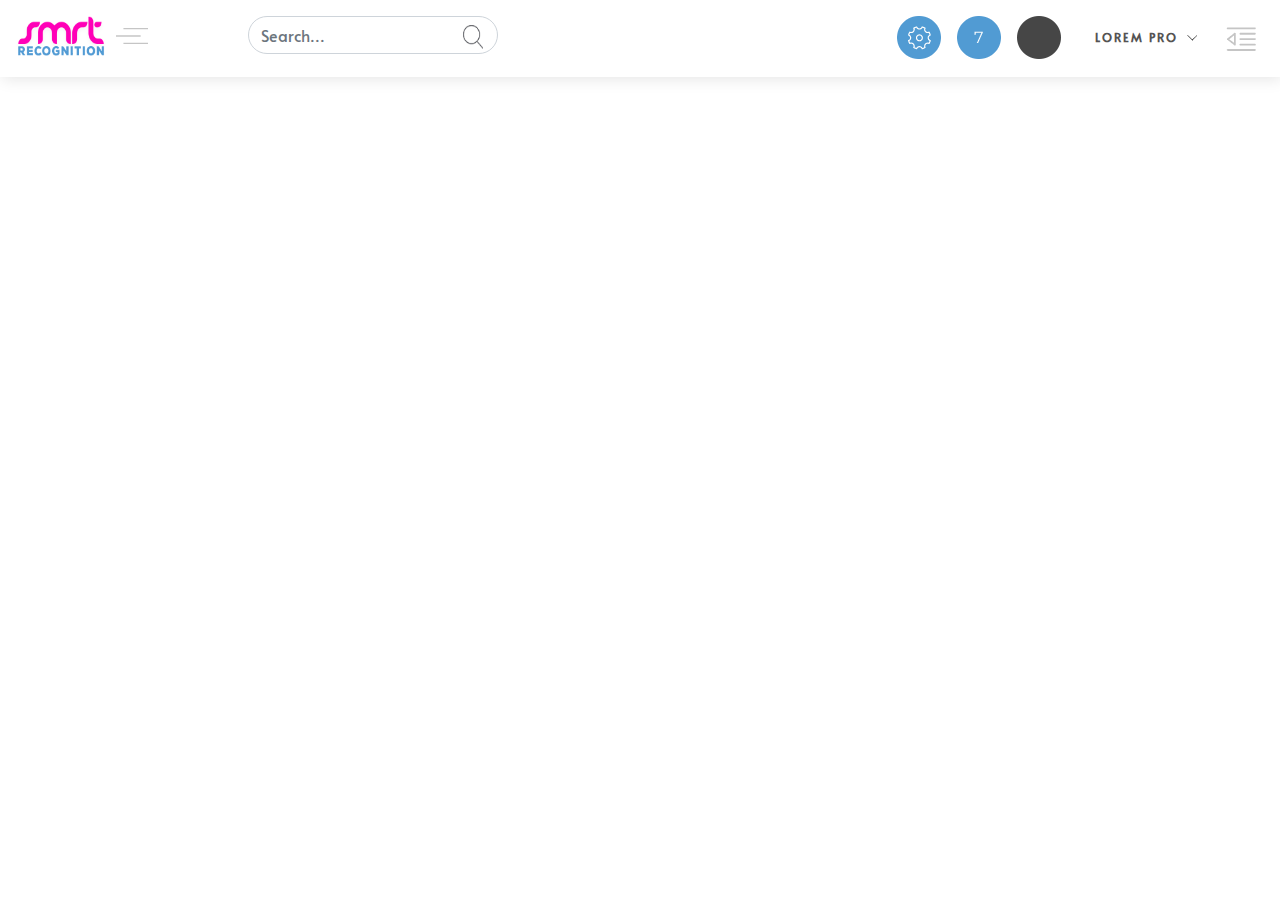
==== index.html @ 23cf567c "NavBar" ====
<!DOCTYPE html>
<html lang="en">

<head>
    <meta charset="UTF-8">
    <meta name="viewport" content="width=device-width, initial-scale=1.0">
    <link rel="stylesheet" href="./assets/css/bootstrap.css">
    <link rel="stylesheet" href="./assets/css/bootstrap.min.css">
    <link rel="stylesheet" href="./assets/css/all.min.css">
    <link rel="stylesheet" href="./assets/css/style.css">
    <title>PSD HOLU</title>
</head>

<body>
    <!-- ===============  Navbar  =================== -->

    <div class="container-fluid">
        <div class="row p-3 height-nav">
            <div class="col-xl-6 col-lg-6 col-md-6 col-sm-6">
                <div class="row">
                    <div class="brand">
                        <a href="#"><img class="brand-img img-fluid" src="./assets/Images/Logo (1).png" alt=""></a>
                    </div>
                    <div class="js-icon">
                        <a href="#"><img class="img-fluid icon-small" src="./assets/Images/Left - Menu.png" alt=""></a>
                    </div>
                    <div class="search-bar">
                        <form class="form-inline  my-2 my-lg-0">
                            <input class="search-bar-width form-control rounded-pill mr-sm-2 d-inline-block" type="search"
                                placeholder="Search..." aria-label="Search">
                            <div>
                                <img class="search-img" src="./assets/Images/Search Icon.png" alt="">
                            </div>
                        </form>
                    </div>
                </div>
            </div>
            <div class="col-xl-6 col-lg-6 col-md-6 col-sm-6">
                <div class="row">
                    <ul class="ml-auto d-flex">
                        <div class="setting-icon px-2">
                            <img src="./assets/Images/Settings Icon.png" alt="">
                        </div>
                        <div class="icon px-2">
                            <img src="./assets/Images/Notification.png" alt="">
                        </div>
                        <div class="col-circle-bar px-2">
                            <img src="./assets/Images/Avater.png" alt="">
                        </div>
                        <div class=" px-2">
                            <div class="dropdown">
                                <button class="btn "
                                        type="button" id="dropdownMenu1" data-toggle="dropdown"
                                        aria-haspopup="true" aria-expanded="false">
                                 <span class="font-weight"> Lorem pro</span> <img src="./assets/Images/Drop Down Arow.png" alt="">
                                </button>
                                <div class="dropdown-menu" aria-labelledby="dropdownMenu1">
                                  <a class="dropdown-item" href="#!">Profile_1</a>
                                  <a class="dropdown-item" href="#!">Profile_2</a>
                                </div>
                              </div>
                        </div>
                        <div class="js-timer ">
                        </div>
                        <div class="menu px-2">
                            <img src="./assets/Images/Right - Menu.png" alt="">
                        </div>

                    </ul>
                </div>
            </div>
        </div>
    </div>


    <!-- ===============  Showcase  =================== -->

    <div class="container-fluid">
        <div class="row">
            <div class="col-xl-2 col-lg-1 col-md-1 col-sm-1"></div>
            <div class="col-xl-2 col-lg-2 col-md-3 col-sm-3"></div>
            <div class="col-xl-8 col-lg-9 col-md-8 col-sm-8">
                <div class="row">

                </div>
            </div>
        </div>
    </div>
    <script src="https://cdnjs.cloudflare.com/ajax/libs/popper.js/1.12.9/umd/popper.min.js" integrity="sha384-ApNbgh9B+Y1QKtv3Rn7W3mgPxhU9K/ScQsAP7hUibX39j7fakFPskvXusvfa0b4Q" crossorigin="anonymous"></script>
    <script src="./assets/js/jquery.js"></script>
    <script src="./assets/js/bootstrap.min.js"></script>
    <script src="./assets/js/bootstrap.bundle.js"></script>


</body>

</html>
---- assets/css/style.css ----
* {
    box-sizing: border-box;
    margin: 0;
    padding: 0;
    font-family: alata-regular;
    color: #253858;
}

html,
body {
    overflow-x: hidden; 
    width: 100%;
    height: 100%;
}

@font-face{
    font-family: alata-regular;
    src: url(../webfonts/alata-regular.ttf);
}
@font-face
{
    font-family:Fira_Sans_BOlD  ;
    src: url(../webfonts/FiraSansCondensed-ExtraBold.ttf);
}

/* Genric Css */

.space-small {
    heigth: 3em;
  }
  .space-medium {
    height: 5em;
  }
  .space-large {
    height: 8em;
  }


  .icon-small {
    width: 2em;
    height: 1em;
  }
  .icon-medium {
    width: 5em;
    height: 5em;
  }
  .icon-large {
    width: 8em;
    height: 8em;
  }
  .left {
    float: left;
  }
  .right {
    float: right;
  }
  .center {
    align-text: center;
    margin-left: auto;
    margin-right: auto;
  }

 


/* ==============Navbar==================== */

.brand{

}


.brand-img{
    width: 90px;
    height: 40px;
}
.js-icon{
    margin: 5px 100px 0px 10px;
}

.height-nav{
    height: 77px;
    background-blend-mode: overlay;
    background-color:#fff;
    box-shadow: 2px 2px 15px 0 #e5e5e5;
}


.search-img{
    margin-left: -43px;
    width: 20px;
    height: 24px;
}

.menu{
    margin-top: 8px;
}

.search-bar-width{
    width: 250px !important;
}
.font-weight{
    color: #555353 !important;
    padding: 5px;
    text-transform: uppercase;
    font-size: 12px;
    font-weight: 700;
    letter-spacing: 2px;
}


/* ====================== Integrate =========================== */


/* ================Latest Updates======================== */


/* =-================== Footer ========================== */
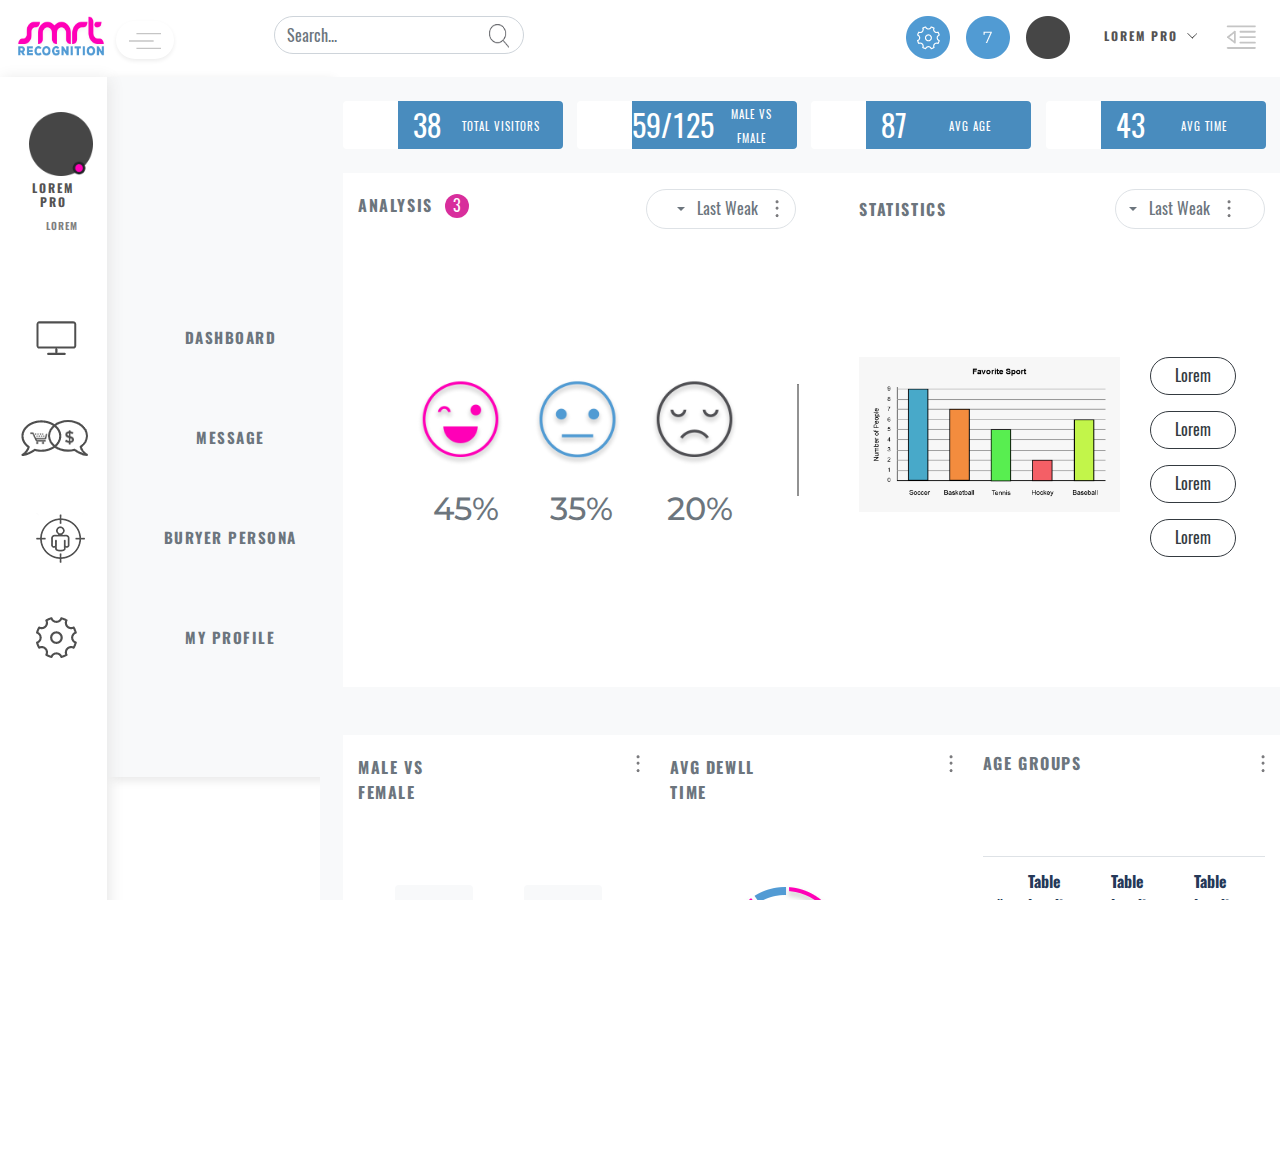
==== commit e6eb4db6: "two portions done using bootstrap or checking responsiveness is remains" ====
--- a/index.html
+++ b/index.html
@@ -4,6 +4,8 @@
 <head>
     <meta charset="UTF-8">
     <meta name="viewport" content="width=device-width, initial-scale=1.0">
+    <link href="https://fonts.googleapis.com/css2?family=Oswald&display=swap" rel="stylesheet">
+    <link href="https://fonts.googleapis.com/css2?family=Montserrat&display=swap" rel="stylesheet">
     <link rel="stylesheet" href="./assets/css/bootstrap.css">
     <link rel="stylesheet" href="./assets/css/bootstrap.min.css">
     <link rel="stylesheet" href="./assets/css/all.min.css">
@@ -15,19 +17,21 @@
     <!-- ===============  Navbar  =================== -->
 
     <div class="container-fluid">
-        <div class="row p-3 height-nav">
+        <div class="row p-3 height-nav box-shadow-class">
             <div class="col-xl-6 col-lg-6 col-md-6 col-sm-6">
                 <div class="row">
                     <div class="brand">
                         <a href="#"><img class="brand-img img-fluid" src="./assets/Images/Logo (1).png" alt=""></a>
                     </div>
                     <div class="js-icon">
-                        <a href="#"><img class="img-fluid icon-small" src="./assets/Images/Left - Menu.png" alt=""></a>
+                        <button id="sidebarCollapse" type="button" class="btn  rounded-pill shadow-sm"><img
+                                class="img-fluid icon-small" src="./assets/Images/Left - Menu.png" alt=""></button>
+
                     </div>
                     <div class="search-bar">
                         <form class="form-inline  my-2 my-lg-0">
-                            <input class="search-bar-width form-control rounded-pill mr-sm-2 d-inline-block" type="search"
-                                placeholder="Search..." aria-label="Search">
+                            <input class="search-bar-width form-control rounded-pill mr-sm-2 d-inline-block"
+                                type="search" placeholder="Search..." aria-label="Search">
                             <div>
                                 <img class="search-img" src="./assets/Images/Search Icon.png" alt="">
                             </div>
@@ -49,16 +53,16 @@
                         </div>
                         <div class=" px-2">
                             <div class="dropdown">
-                                <button class="btn "
-                                        type="button" id="dropdownMenu1" data-toggle="dropdown"
-                                        aria-haspopup="true" aria-expanded="false">
-                                 <span class="font-weight"> Lorem pro</span> <img src="./assets/Images/Drop Down Arow.png" alt="">
+                                <button class="btn " type="button" id="dropdownMenu1" data-toggle="dropdown"
+                                    aria-haspopup="true" aria-expanded="false">
+                                    <span class="font-weight"> Lorem pro</span> <img
+                                        src="./assets/Images/Drop Down Arow.png" alt="">
                                 </button>
                                 <div class="dropdown-menu" aria-labelledby="dropdownMenu1">
-                                  <a class="dropdown-item" href="#!">Profile_1</a>
-                                  <a class="dropdown-item" href="#!">Profile_2</a>
-                                </div>
-                              </div>
+                                    <a class="dropdown-item" href="#!">Profile_1</a>
+                                    <a class="dropdown-item" href="#!">Profile_2</a>
+                                </div>
+                            </div>
                         </div>
                         <div class="js-timer ">
                         </div>
@@ -77,19 +81,454 @@
 
     <div class="container-fluid">
         <div class="row">
-            <div class="col-xl-2 col-lg-1 col-md-1 col-sm-1"></div>
-            <div class="col-xl-2 col-lg-2 col-md-3 col-sm-3"></div>
-            <div class="col-xl-8 col-lg-9 col-md-8 col-sm-8">
+            <div class="col-xl-1 col-lg-1 col-md-1 col-sm-1 box-shadow-class page-content">
+                <a href="#" class="a-main">
+                    <img class="icon-medium" src="./assets/Images/Avater (2).png " alt="">
+
+                </a>
+                <div>
+                    <h4 class="font-weight text-center">Lorem Pro</h4>
+                    <span class=" text-black-50 text-uppercase text-adust">Lorem</span>
+                </div>
+
+                <div class=" space-medium"></div>
+
+
+                <div class="row width-350  nav-hover d-flex align-items-center mb-35 ">
+                    <div class="col-md-3 m-auto">
+                        <a href="#" class=" img-hover text-decoration-none ">
+                            <img class=" img-fluid" src="./assets/Images/Monitor Icon.png" alt="">
+                        </a>
+                    </div>
+                    <div class="col-md-6 text-center m-auto  ">
+
+                        <strong class=" font-size-17 text-uppercase text-secondary ds-text">
+                            Dashboard
+                        </strong>
+
+                    </div>
+                </div>
+
+                <div class="row width-350  nav-hover  d-flex align-items-center  mb-35">
+                    <div class="col-md-3 m-auto p-0">
+                        <a href="#" class="img-hover text-decoration-none">
+                            <img class="icon-image" src="./assets/Images/Message Icon.png" alt="">
+                            <img class="icon-image" src="./assets/Images/Message Icon copy.png" alt="">
+                            <img id="inner-image-icon" src="./assets/Images/Layer 1346.png" alt="">
+                        </a>
+                    </div>
+
+                    <div class="col-md-6 text-center m-auto">
+
+                        <strong class=" font-size-17 ds-text text-uppercase text-secondary">
+                            Message
+                        </strong>
+                    </div>
+                </div>
+
+                <div class="row width-350  nav-hover  d-flex align-items-center  mb-35">
+                    <div class="col-md-3 m-auto">
+                        <a href="#" class="text-decoration-none">
+                            <img class=" img-fluid" src="./assets/Images/Layer 1344.png" alt="">
+                        </a>
+                    </div>
+                    <div class="col-md-6 text-center m-auto">
+                        <strong class="font-size-17 ds-text text-uppercase text-secondary">
+                            Buryer Persona
+                        </strong>
+                    </div>
+                </div>
+
+                <div class="row width-350  nav-hover  d-flex align-items-center  mb-35">
+                    <div class="col-md-3 m-auto">
+                        <a href="#" class=" text-decoration-none">
+                            <img class="img-fluid" src="./assets/Images/Settings Icon (2).png" alt="">
+                        </a>
+                    </div>
+                    <div class="col-md-6 text-center m-auto">
+                        <strong class=" font-size-17 ds-text text-uppercase text-secondary">
+
+                            My Profile
+                        </strong>
+                    </div>
+                </div>
+            </div>
+            <div class="col-xl-2 col-lg-2 col-md-3 col-sm-3 p-0">
+                <!-- Vertical navbar Hidden-->
                 <div class="row">
+                    <div class="col-md-12 m-auto">
+                        <div class="vertical-nav bg-light sidebar">
+                            <div class="media-body pt-4">
+                                <div class="calender ">
+                                    <span class="d-block text-color" id="year_name"></span>
+                                    <div class=" mt-4 d-block calender-adjust">
+                                        <span
+                                            class="lead text-black-50 text-color  d-inline-block text-uppercase font-weight-bolder"
+                                            id="today's_date"></span>
+                                        <span
+                                            class="lead text-black-50 text-color d-inline-block text-uppercase font-weight-bolder"
+                                            id="today's_month"></span>
+                                    </div>
+                                </div>
+                            </div>
+
+                        </div>
+                    </div>
+                </div>
+            </div>
+            <div class="col-xl-9 col-lg-9 col-md-8 col-sm-8 bg-light">
+                <div class="row  my-4 ml-2">
+                    <div class="col-md-3 d-inline-block">
+                        <div class="row bg-white h-100 width-220 rounded-left">
+                            <div class="col-md-3 m-auto">
+                                <img class=" img-fluid" src="./assets/Images/Layer 1351.png" alt="">
+                            </div>
+                            <div class="col-md-9 bg-color-col1 rounded-right">
+                                <div class="row h-100 text-center">
+                                    <div class="col-md-3 my-auto">
+                                        <span class="text-white my-auto font-size-30  font-family-oswald">38</span>
+                                    </div>
+                                    <div class="col-md-9 my-auto">
+                                        <p class="d-inline text-white font-var font-family-oswald letter-spae-1px">Total
+                                            Visitors</p>
+                                    </div>
+                                </div>
+                            </div>
+                        </div>
+                    </div>
+                    <div class="col-md-3 d-inline-block">
+                        <div class="row bg-white h-100 width-220 rounded-left">
+                            <div class="ml-3 col-md-3 m-auto ">
+                                <img class=" img-fluid" src="./assets/Images/Group 12.png" alt="">
+                            </div>
+                            <div class="col-md-9 bg-color-col1 rounded-right">
+                                <div class="row h-100 text-center">
+                                    <div class="col-md-3 my-auto p-0">
+                                        <span class="text-white my-auto font-size-30  font-family-oswald">59/125</span>
+                                    </div>
+                                    <div class="col-md-9 my-auto pl-5">
+                                        <p class="d-inline text-white font-var font-family-oswald letter-spae-1px">Male
+                                            Vs Fmale</p>
+                                    </div>
+                                </div>
+                            </div>
+                        </div>
+                    </div>
+                    <div class="col-md-3 d-inline-block">
+                        <div class="row bg-white h-100 width-220 rounded-left">
+                            <div class="col-md-3 m-auto ">
+                                <img class=" img-fluid" src="./assets/Images/Finance_SME_Start_Up_Out_Line_53-512.png"
+                                    alt="">
+                            </div>
+                            <div class="col-md-9 bg-color-col1 rounded-right">
+                                <div class="row h-100 text-center">
+                                    <div class="col-md-3 my-auto">
+                                        <span class="text-white my-auto font-size-30  font-family-oswald">87</span>
+                                    </div>
+                                    <div class="col-md-9 my-auto">
+                                        <p class="d-inline text-white font-var font-family-oswald letter-spae-1px">Avg
+                                            age</p>
+                                    </div>
+                                </div>
+                            </div>
+                        </div>
+                    </div>
+                    <div class="col-md-3 d-inline-block">
+                        <div class="row bg-white h-100 width-220 rounded-left">
+                            <div class="col-md-3 m-auto ">
+                                <img class=" img-fluid" src="./assets/Images/clock.png" alt="">
+                            </div>
+                            <div class="col-md-9 bg-color-col1 rounded-right">
+                                <div class="row h-100 text-center">
+                                    <div class="col-md-3 my-auto">
+                                        <span class="text-white my-auto font-size-30  font-family-oswald">43</span>
+                                    </div>
+                                    <div class="col-md-9 my-auto">
+                                        <p class="d-inline text-white font-var font-family-oswald letter-spae-1px">Avg
+                                            Time</p>
+                                    </div>
+                                </div>
+                            </div>
+                        </div>
+                    </div>
+
+                </div>
+                <div class="row ml-2 bg-white">
+                    <div class="col-md-6">
+                        <div class="row  mt-3">
+                            <div class="col-md-6">
+                                <div class="row">
+                                    <div class="col-md-12 mt-1">
+                                        <span
+                                            class=" text-center text-uppercase font-weight-bolder text-secondary">Analysis</span>
+                                        <span
+                                            class="text-white ml-2 wdth-24 pl-2 rounded-circle bg-pink d-inline-block">3</span>
+                                    </div>
+                                </div>
+                            </div>
+                            <div class="col-md-6">
+                                <div class="row">
+                                    <div class="col-md-12 text-center">
+                                        <div class="dropdown rounded-pill table-bordered ml-auto width-150">
+
+                                            <a class="btn text-secondary " href="#" id="dropdownMenuLink"
+                                                data-toggle="dropdown">
+                                                <span class="dropdown-toggle text-secondary pr-2"></span>
+                                                Last Weak
+                                            </a>
+                                            <img class=" img-fluid d-inline-block"
+                                                src="./assets/Images/MENU copy (1).png" alt="">
+
+                                            <div class="dropdown-menu" aria-labelledby="dropdownMenuLink">
+                                                <a class="dropdown-item" href="#">Action</a>
+                                                <a class="dropdown-item" href="#">Another action</a>
+                                                <a class="dropdown-item" href="#">Something else here</a>
+                                            </div>
+                                        </div>
+
+                                    </div>
+
+                                </div>
+                            </div>
+
+                        </div>
+                        <div class="row justify-content-center mt-150 mb-150">
+                            <div class="col-md-3 ">
+                                <div class="row ">
+                                    <div class="col-md-12">
+                                        <!-- <img class="img-fluid" src="./assets/Images/Ellipse 1083 copie 2.png" alt=""> -->
+                                        <img class="img-fluid d-block" src="./assets/Images/POS..png" alt="PosImg">
+                                        <h2 class="ml-3 mt-4 text-truncate">45%</h2>
+                                    </div>
+                                </div>
+
+                            </div>
+                            <div class="col-md-3">
+                                <div class="row">
+
+                                    <div class="col-md-12">
+                                        <!-- <img  src="./assets/Images/Ellipse 1083 copie.png" alt="/Ellipse 1083 copie.png"> -->
+                                        <img class="img-fluid d-block" src="./assets/Images/NEUTRAL.png" alt="PosImg">
+                                        <h2 class="ml-3 mt-4 text-truncate">35%</h2>
+                                    </div>
+                                </div>
+
+
+                            </div>
+                            <div class="col-md-3">
+                                <div class="row">
+
+                                    <div class="col-md-12">
+                                        <!-- <img  src="./assets/Images/Ellipse 1083.png" alt="/Ellipse 1083 copie.png"> -->
+                                        <img class="img-fluid d-block" src="./assets/Images/NEG..png" alt="PosImg">
+                                        <h2 class="ml-3 mt-4 text-truncate">20%</h2>
+                                    </div>
+                                </div>
+
+                            </div>
+                            <hr class="vertical-hr p-hr">
+                        </div>
+
+
+
+                    </div>
+
+
+                    <div class="pl-5 col-md-6">
+                        <div class="row mt-3">
+                            <div class="col-md-6 mt-2">
+                                <span class="text-uppercase font-weight-bolder text-secondary">Statistics</span>
+                            </div>
+                            <div class="col-md-6">
+                                <div class="dropdown rounded-pill table-bordered ml-auto width-150">
+
+                                    <a class="btn text-secondary " href="#" id="dropdownMenuLink"
+                                        data-toggle="dropdown">
+                                        <span class="dropdown-toggle text-secondary pr-2"></span>
+                                        Last Weak
+                                    </a>
+                                    <img class=" img-fluid d-inline-block" src="./assets/Images/MENU copy (1).png"
+                                        alt="">
+
+                                    <div class="dropdown-menu" aria-labelledby="dropdownMenuLink">
+                                        <a class="dropdown-item" href="#">Action</a>
+                                        <a class="dropdown-item" href="#">Another action</a>
+                                        <a class="dropdown-item" href="#">Something else here</a>
+                                    </div>
+                                </div>
+                            </div>
+                        </div>
+
+                        <div class="space-large "></div>
+                        <div class="row">
+                            <div class="col-md-8">
+                                <img class=" img-fluid"
+                                    src="./assets/Images/246-2463804_transparent-bar-graph-png-bar-graph-examples-for.png"
+                                    alt="">
+                            </div>
+                            <div class="col-md-4">
+                                <div class="w-75 mb-3 btn btn btn-outline-dark rounded-pill table-bordered text-center">
+                                    Lorem
+                                </div>
+                                <div class="w-75 mb-3 btn btn btn-outline-dark rounded-pill table-bordered text-center">
+                                    Lorem
+                                </div>
+                                <div class="w-75 mb-3 btn btn btn-outline-dark rounded-pill table-bordered text-center">
+                                    Lorem
+                                </div>
+                                <div class="w-75 mb-3 btn btn btn-outline-dark rounded-pill table-bordered text-center">
+                                    Lorem
+                                </div>
+                            </div>
+                        </div>
+                    </div>
+
+                </div>
+
+
+                <!-- Part 2 -->
+
+                <div class="row mt-5 ml-2 bg-white">
+                    <div class="col-md-8 ">
+                        <div class="row  mt-3">
+                            <div class="col-md-6">
+                                <div class="row">
+                                    <div class="col-md-6 mt-1">
+                                        <span class=" text-center text-uppercase font-weight-bolder text-secondary">Male
+                                            Vs Female</span>
+                                    </div>
+                                    <div class="col-md-6 text-right">
+                                        <img class=" ml-auto" src="./assets/Images/MENU copy (1).png" alt="">
+                                    </div>
+                                </div>
+                            </div>
+                            <div class="col-md-6">
+                                <div class="row">
+                                    <div class="col-md-6 mt-1">
+                                        <span class=" text-center text-uppercase font-weight-bolder text-secondary">Avg
+                                            Dewll Time</span>
+                                    </div>
+                                    <div class="col-md-6 text-right">
+                                        <img class=" ml-auto" src="./assets/Images/MENU copy (1).png" alt="">
+                                    </div>
+                                </div>
+                            </div>
+                        </div>
+
+                        <div class="space-medium"></div>
+                        <div class="row justify-content-center ">
+                            <div class="col-md-6">
+                                <div class="row">
+                                    <div class="col-md-2"></div>
+                                    <div
+                                        class="col-md-3 bbc-women rounded-top border-width-5 rounded-bottom border border-light bg-light">
+                                        <img class="mx-auto mt-3 img-fluid d-block mb-3" src="./assets/Images/woman.png"
+                                            alt="PosImg">
+                                    </div>
+                                    <div
+                                        class="col-md-3 bbc-women rounded-top mx-auto border-width-5 rounded-bottom border border-light bg-light">
+                                        <img class="mx-auto  mt-3 img-fluid d-block mb-3" src="./assets/Images/man.png"
+                                            alt="PosImg">
+
+                                    </div>
+                                    <hr class="vertical-hr  p-adjust">
+                                </div>
+
+                                <div class="row">
+                                    <div class="col-md-1"></div>
+                                    <div class="col-md-5">
+                                        <h3 class="mt-4  pl-4">40%</h3>
+                                    </div>
+                                    <div class="col-md-5">
+                                        <h3 class="mt-4 pl-4">55%</h3>
+                                    </div>
+                                </div>
+
+
+
+                            </div>
+
+                            <div class="col-md-6">
+                                <div class="row">
+                                    <div class="col-md-10 text-center justify-content-center">
+                                        <img src="./assets/Images/DWELL T..png" alt="">
+                                    </div>
+                                    <div class="col-md-1">
+                                        <hr class=" vertical-hr ">
+                                    </div>
+                                </div>
+                            </div>
+                        </div>
+
+                        <div class="space-medium"></div>
+                    </div>
+
+
+                    <div class="col-md-4">
+                        <div class="row">
+                            <div class="col-md-12">
+                                <div class="row mt-3">
+                                    <div class="col-md-6 ">
+                                        <span class=" text-center text-uppercase font-weight-bolder text-secondary">
+                                            Age Groups
+                                        </span>
+                                    </div>
+                                    <div class="col-md-6 text-right">
+                                        <img class=" ml-auto" src="./assets/Images/MENU copy (1).png" alt="">
+                                    </div>
+                                </div>
+                            </div>
+                        </div>
+
+                        <div class="space-medium"></div>
+                        <div class="row">
+                            <div class="col-md-12">
+                                <table class="table table-reflow table-hover">
+                                    <thead>
+                                        <tr>
+                                            <th>#</th>
+                                            <th>Table heading</th>
+                                            <th>Table heading</th>
+                                            <th>Table heading</th>
+                                        </tr>
+                                    </thead>
+                                    <tbody>
+                                        <tr>
+                                            <th scope="row">1</th>
+                                            <td>Table cell</td>
+                                            <td>Table cell</td>
+                                            <td>Table cell</td>
+                                        </tr>
+                                        <tr>
+                                            <th scope="row">2</th>
+                                            <td>Table cell</td>
+                                            <td>Table cell</td>
+                                            <td>Table cell</td>
+                                        </tr>
+                                        <tr>
+                                            <th scope="row">3</th>
+                                            <td>Table cell</td>
+                                            <td>Table cell</td>
+                                            <td>Table cell</td>
+                                        </tr>
+                                    </tbody>
+                                </table>
+                            </div>
+
+                        </div>
+                    </div>
 
                 </div>
             </div>
         </div>
     </div>
-    <script src="https://cdnjs.cloudflare.com/ajax/libs/popper.js/1.12.9/umd/popper.min.js" integrity="sha384-ApNbgh9B+Y1QKtv3Rn7W3mgPxhU9K/ScQsAP7hUibX39j7fakFPskvXusvfa0b4Q" crossorigin="anonymous"></script>
+    <script src="https://cdnjs.cloudflare.com/ajax/libs/popper.js/1.12.9/umd/popper.min.js"
+        integrity="sha384-ApNbgh9B+Y1QKtv3Rn7W3mgPxhU9K/ScQsAP7hUibX39j7fakFPskvXusvfa0b4Q" crossorigin="anonymous">
+    </script>
     <script src="./assets/js/jquery.js"></script>
     <script src="./assets/js/bootstrap.min.js"></script>
     <script src="./assets/js/bootstrap.bundle.js"></script>
+    <script src="./assets/js/script.js"></script>
 
 
 </body>
--- a/assets/css/style.css
+++ b/assets/css/style.css
@@ -1,120 +1,433 @@
 * {
-    box-sizing: border-box;
-    margin: 0;
-    padding: 0;
-    font-family: alata-regular;
-    color: #253858;
+  box-sizing: border-box;
+  margin: 0;
+  padding: 0;
+  /* font-family: alata-regular; */
+  font-family: oswald;
+  color: #253858;
 }
 
 html,
 body {
-    overflow-x: hidden; 
+  overflow-x: hidden;
+  width: 100%;
+  height: 100%;
+
+}
+
+@font-face {
+  font-family: oswald;
+  src: url(../webfonts/Oswald-Regular.ttf);
+}
+
+@font-face {
+  font-family: alata-regular;
+  src: url(../webfonts/alata-regular.ttf);
+}
+
+@font-face {
+  font-family: Fira_Sans_BOlD;
+  src: url(../webfonts/FiraSansCondensed-ExtraBold.ttf);
+}
+
+
+.font-family-oswald {
+  font-family: oswald;
+}
+h2 , h3{
+  font-family: 'Montserrat', sans-serif;
+  color: #6c757d !important;
+}
+
+/* Genric Css */
+
+.wdth-24{
+  width: 24px;
+}
+
+.width-150{
+  width: 150px;
+}
+
+.mt-150{
+  margin-top: 150px;
+}
+
+.mb-150{
+  margin-bottom: 150px;
+}
+
+#m-adjust{
+  margin: -101px 14px;
+}
+#m2-adjust{
+  margin: -45px 11px;
+}
+#m3-adjust{
+  margin: -14px 0px;
+}
+
+
+.border-width-5{
+
+  border-width: 5px 0px !important;
+}
+
+
+.bbc-women{
+  border-bottom-color: rgb(255, 0, 183)  !important;
+}
+
+.bbc-men{
+  border-bottom-color: rgb(82, 155, 212)  !important;
+}
+
+.vertical-hr{
+  height: 111px;
+  width: 2px;
+  background-color: rgb(146, 146, 146);
+  padding: 6px 0px 7px -1px;
+ 
+}
+.p-hr{
+  position: absolute;
+  left: 97%;
+  top: 38%;
+}
+.p-adjust{
+
+}
+
+.letter-spae-1px {
+
+  letter-spacing: 1px;
+}
+.bg-pink{
+  background-color: rgb(216, 46, 156);
+}
+
+.h-60 {
+  height: 60px;
+}
+
+.space-small {
+  height: 2em;
+}
+
+.space-medium {
+  height: 5em;
+}
+
+.space-large {
+  height: 8em;
+}
+
+
+.icon-small {
+  width: 2em;
+  height: 1em;
+}
+
+.icon-medium {
+  width: 4em;
+  height: 4em;
+}
+
+.icon-large {
+  width: 8em;
+  height: 8em;
+}
+
+.left {
+  float: left;
+}
+
+.right {
+  float: right;
+}
+
+.center {
+  align-text: center;
+  margin-left: auto;
+  margin-right: auto;
+}
+
+.box-shadow-class {
+
+  background-blend-mode: overlay;
+  background-color: #fff;
+  box-shadow: 2px 2px 15px 0 #e5e5e5;
+
+}
+
+.width-220 {
+  width: 220px;
+}
+
+.width-350 {
+  width: 335px;
+}
+
+.font-size-17 {
+  font-size: 15px;
+}
+
+.font-size-30 {
+  font-size: 30px;
+
+}
+
+.font-var {
+  font-variant: all-small-caps;
+}
+
+.ml-15 {
+  margin-left: 15px;
+}
+
+.mb-35 {
+  margin-bottom: 50px;
+}
+
+.min-width-72 {
+  min-width: 72%;
+}
+
+
+/* ==============Navbar==================== */
+
+
+#inner-image-icon {
+  text-decoration: none;
+  margin-left: -44px;
+  width: 44px;
+}
+
+
+
+.nav-hover {
+  height: 50px;
+  transition-duration: 1s;
+}
+
+.nav-hover:hover {
+  background-color: #fff;
+  box-shadow: 2px 2px 15px 0 #e5e5e5;
+  height: 50px;
+  border-style: solid;
+  border-width: 0px 8px;
+  border-bottom-left-radius: 5%;
+  border-bottom-right-radius: 12%;
+  border-color: rgb(255, 0, 183);
+  border-top-left-radius: 5%;
+  border-bottom-right-radius: 5%;
+  border-top-right-radius: 5%;
+  transition-duration: .3s;
+
+}
+
+
+.inner-wrapper {
+  margin-left: 24px;
+}
+
+.adjust- {
+  margin-left: -10px;
+}
+
+.width-vertical-nav {
+  max-width: 10%;
+  height: 700px;
+}
+
+.icon-image {
+  text-decoration: none;
+  margin-right: -18px;
+
+}
+
+.a-main {
+  margin-left: 14px;
+  margin-top: 35px !important;
+  display: block;
+}
+
+
+.text-adust {
+  font-size: 10px !important;
+  display: block;
+  margin: -5px 0px 0px 31px;
+  font-weight: 700;
+}
+
+.brand {}
+
+
+.brand-img {
+  width: 90px;
+  height: 40px;
+}
+
+.js-icon {
+  margin: 5px 100px 0px 10px;
+}
+
+.height-nav {
+  height: 77px;
+}
+
+
+.search-img {
+  margin-left: -43px;
+  width: 20px;
+  height: 24px;
+}
+
+.menu {
+  margin-top: 8px;
+}
+
+.search-bar-width {
+  width: 250px !important;
+}
+
+.font-weight {
+  color: #555353 !important;
+  padding: 5px;
+  text-transform: uppercase;
+  font-size: 12px;
+  font-weight: 700;
+  letter-spacing: 2px;
+}
+
+/* ======================Vertical Nav========================= */
+
+.separator {
+  margin: 3rem 0;
+  border-bottom: 1px dashed #fff;
+}
+
+.calender {
+  background-image: url(../Images/Calender\ Icon.png);
+  background-repeat: no-repeat;
+
+  width: 200px;
+  height: 200px;
+  margin-left: 42px;
+}
+
+#year_name {
+  padding-top: 11px;
+  padding-left: 49px;
+
+}
+
+.calender-adjust {
+  margin-left: 36px;
+  letter-spacing: 10px;
+}
+
+.img-hover:hover {
+  background-color: #fff !important;
+  box-shadow: 2px 2px 15px 0 #e5e5e5;
+  z-index: 1;
+
+}
+
+.text-color {
+  color: rgb(167, 167, 167) !important;
+}
+
+
+.text-uppercase {
+  letter-spacing: 0.1em;
+}
+
+.text-gray {
+  color: #aaa;
+}
+
+.vertical-nav {
+  min-width: 14rem;
+  width: 14rem;
+  height: 100vh;
+  left: 138px;
+  box-shadow: 3px 3px 10px rgba(0, 0, 0, 0.1);
+  transition: all 0.4s;
+  height: 700px;
+}
+
+
+
+.page-content {
+  width: calc(100% - 30rem);
+  transition: all 0.4s;
+  z-index: 1;
+}
+
+/* for toggle behavior */
+
+.sidebar.active {
+  margin-left: -17rem;
+}
+
+.text-nones {
+  display: none !important;
+}
+
+#content.active {
+  width: 100%;
+  margin: 0;
+}
+
+#thead-style {
+  display: block !important;
+  padding-left: 55px;
+
+
+}
+
+
+
+@media (max-width: 768px) {
+  #sidebar {
+    margin-left: -17rem;
+  }
+
+  #sidebar.active {
+    margin-left: 0;
+  }
+
+  #content {
     width: 100%;
-    height: 100%;
-}
-
-@font-face{
-    font-family: alata-regular;
-    src: url(../webfonts/alata-regular.ttf);
-}
-@font-face
-{
-    font-family:Fira_Sans_BOlD  ;
-    src: url(../webfonts/FiraSansCondensed-ExtraBold.ttf);
-}
-
-/* Genric Css */
-
-.space-small {
-    heigth: 3em;
+    margin: 0;
   }
-  .space-medium {
-    height: 5em;
+
+  #content.active {
+    margin-left: 17rem;
+    width: calc(100% - 17rem);
   }
-  .space-large {
-    height: 8em;
-  }
-
-
-  .icon-small {
-    width: 2em;
-    height: 1em;
-  }
-  .icon-medium {
-    width: 5em;
-    height: 5em;
-  }
-  .icon-large {
-    width: 8em;
-    height: 8em;
-  }
-  .left {
-    float: left;
-  }
-  .right {
-    float: right;
-  }
-  .center {
-    align-text: center;
-    margin-left: auto;
-    margin-right: auto;
-  }
-
- 
-
-
-/* ==============Navbar==================== */
-
-.brand{
-
-}
-
-
-.brand-img{
-    width: 90px;
-    height: 40px;
-}
-.js-icon{
-    margin: 5px 100px 0px 10px;
-}
-
-.height-nav{
-    height: 77px;
-    background-blend-mode: overlay;
-    background-color:#fff;
-    box-shadow: 2px 2px 15px 0 #e5e5e5;
-}
-
-
-.search-img{
-    margin-left: -43px;
-    width: 20px;
-    height: 24px;
-}
-
-.menu{
-    margin-top: 8px;
-}
-
-.search-bar-width{
-    width: 250px !important;
-}
-.font-weight{
-    color: #555353 !important;
-    padding: 5px;
-    text-transform: uppercase;
-    font-size: 12px;
-    font-weight: 700;
-    letter-spacing: 2px;
-}
-
-
-/* ====================== Integrate =========================== */
+}
+
+
+/* ====================== Show case =========================== */
+
+
+.bg-color-col1 {
+  background-color: rgb(73, 140, 190);
+}
+
+#bg-img{
+  background-image: url(../Images/12.png);
+  background-repeat: no-repeat;
+}
 
 
 /* ================Latest Updates======================== */
 
 
-/* =-================== Footer ========================== */
-
-
+
+
+
+
+/* =-================== Footer ========================== */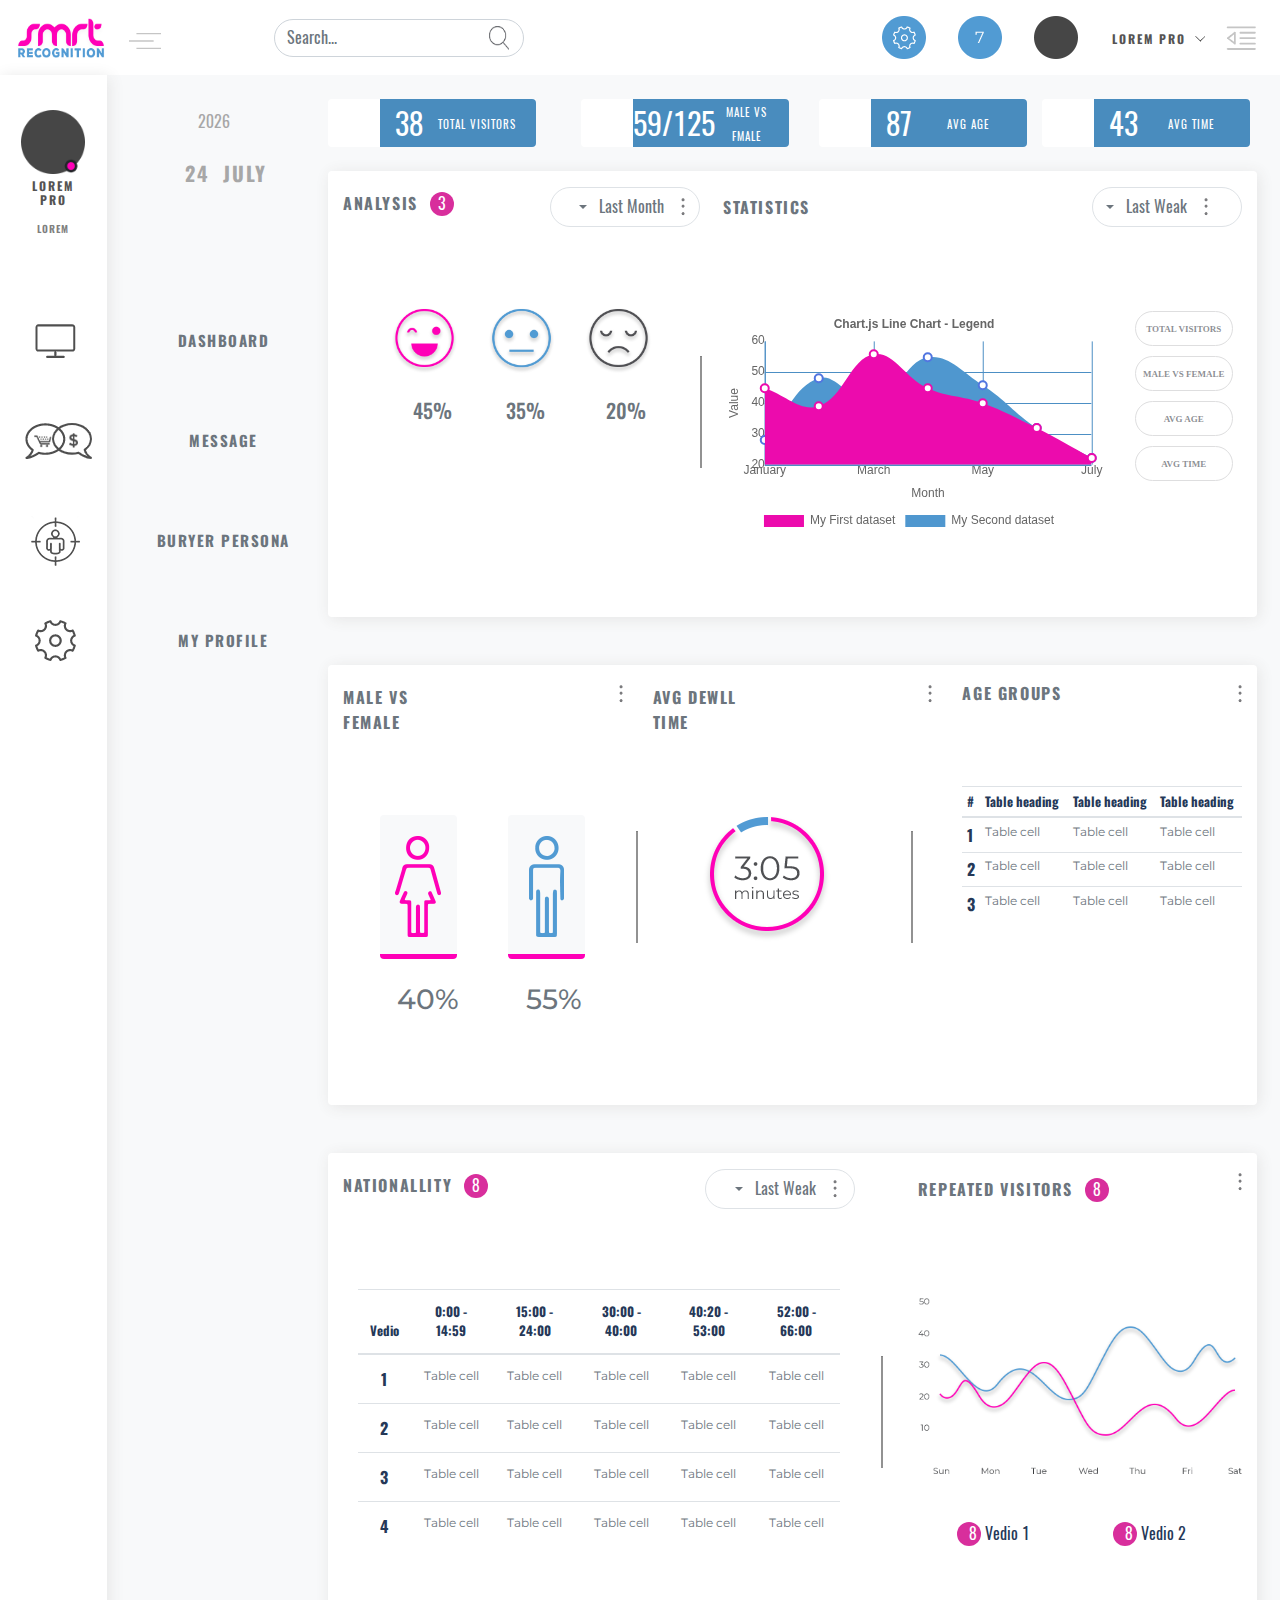
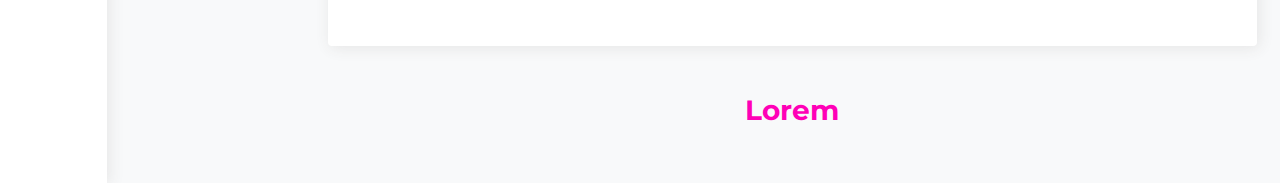
==== commit 0825fdd6: "all done dynamic work and working on reponsiveness (almost done)" ====
--- a/index.html
+++ b/index.html
@@ -10,6 +10,7 @@
     <link rel="stylesheet" href="./assets/css/bootstrap.min.css">
     <link rel="stylesheet" href="./assets/css/all.min.css">
     <link rel="stylesheet" href="./assets/css/style.css">
+    <script src="https://canvasjs.com/assets/script/canvasjs.min.js"></script>
     <title>PSD HOLU</title>
 </head>
 
@@ -17,62 +18,67 @@
     <!-- ===============  Navbar  =================== -->
 
     <div class="container-fluid">
-        <div class="row p-3 height-nav box-shadow-class">
-            <div class="col-xl-6 col-lg-6 col-md-6 col-sm-6">
-                <div class="row">
-                    <div class="brand">
-                        <a href="#"><img class="brand-img img-fluid" src="./assets/Images/Logo (1).png" alt=""></a>
-                    </div>
-                    <div class="js-icon">
-                        <button id="sidebarCollapse" type="button" class="btn  rounded-pill shadow-sm"><img
-                                class="img-fluid icon-small" src="./assets/Images/Left - Menu.png" alt=""></button>
-
-                    </div>
-                    <div class="search-bar">
-                        <form class="form-inline  my-2 my-lg-0">
-                            <input class="search-bar-width form-control rounded-pill mr-sm-2 d-inline-block"
-                                type="search" placeholder="Search..." aria-label="Search">
-                            <div>
-                                <img class="search-img" src="./assets/Images/Search Icon.png" alt="">
-                            </div>
-                        </form>
-                    </div>
-                </div>
-            </div>
-            <div class="col-xl-6 col-lg-6 col-md-6 col-sm-6">
-                <div class="row">
-                    <ul class="ml-auto d-flex">
-                        <div class="setting-icon px-2">
-                            <img src="./assets/Images/Settings Icon.png" alt="">
-                        </div>
-                        <div class="icon px-2">
-                            <img src="./assets/Images/Notification.png" alt="">
-                        </div>
-                        <div class="col-circle-bar px-2">
-                            <img src="./assets/Images/Avater.png" alt="">
-                        </div>
-                        <div class=" px-2">
-                            <div class="dropdown">
-                                <button class="btn " type="button" id="dropdownMenu1" data-toggle="dropdown"
-                                    aria-haspopup="true" aria-expanded="false">
-                                    <span class="font-weight"> Lorem pro</span> <img
-                                        src="./assets/Images/Drop Down Arow.png" alt="">
-                                </button>
-                                <div class="dropdown-menu" aria-labelledby="dropdownMenu1">
-                                    <a class="dropdown-item" href="#!">Profile_1</a>
-                                    <a class="dropdown-item" href="#!">Profile_2</a>
-                                </div>
-                            </div>
-                        </div>
-                        <div class="js-timer ">
-                        </div>
-                        <div class="menu px-2">
-                            <img src="./assets/Images/Right - Menu.png" alt="">
-                        </div>
-
+        <div class="row box-shadow-class">
+            <nav class="col-lg-12 col-md-12 navbar navbar-expand-lg">
+                <a href="#" class="navbar-brand">
+                    <img class="brand-img" src="./assets/Images/Logo (1).png" alt="">
+                </a>
+
+                <div class="js-icon nav-fill">
+                    <button id="sidebarCollapse" type="button" class="btn d-md-block d-sm-none d-none">
+                        <img class="icon-small" src="./assets/Images/Left - Menu.png" alt="">
+                    </button>
+                </div>
+                <div class="search-bar">
+                    <form class="form-inline  my-2 my-lg-0 ">
+                        <input class="search-bar-width form-control rounded-pill mr-sm-2 d-inline-block" type="search"
+                            placeholder="Search..." aria-label="Search">
+                        <div>
+                            <img class="search-img" src="./assets/Images/Search Icon.png" alt="">
+                        </div>
+                    </form>
+                </div>
+                <button class="navbar-toggler" type="button" data-toggle="collapse" data-target="#nav1"
+                aria-controls="navbarSupportedContent" aria-expanded="false" aria-label="Toggle navigation">
+                <span class="navbar-toggler-icon"> <img src="./assets/Images/Right - Menu.png" alt=""></span>
+            </button>
+                <div class="collapse navbar-collapse" id="nav1">
+
+                    <ul class="navbar-nav ml-auto nav-fill">
+                        <li class="nav-item px-2">
+                            <a class="nav-link" href="#">
+                                <img src="./assets/Images/Settings Icon.png" alt="">
+                            </a>
+                        </li>
+                        <li class="nav-item icon px-2">
+                            <a class="nav-link" href="#">
+                                <img src="./assets/Images/Notification.png" alt="">
+
+                            </a>
+                        </li>
+                        <li class="nav-item px-2">
+                            <a class="nav-link" href="#" data-toggle="tooltip" data-placement="bottom"
+                                title="Tooltip on bottom">
+                                <img src="./assets/Images/Avater.png" alt="">
+                            </a>
+                        </li>
+                        <li class="nav-item dropdown my-auto">
+                            <button class="btn " type="button" id="dropdownMenu1" data-toggle="dropdown">
+                                <span class="font-weight"> Lorem pro</span> <img
+                                    src="./assets/Images/Drop Down Arow.png" alt="">
+                            </button>
+                            <div class="dropdown-menu" aria-labelledby="dropdownMenu1">
+                                <a class="dropdown-item" href="#!">Profile_1</a>
+                                <a class="dropdown-item" href="#!">Profile_2</a>
+                            </div>
+                        </li>
+                        <li class="nav-item my-auto">
+                            <a class="nav-link" href="#"> <img src="./assets/Images/Right - Menu.png" alt=""></a>
+                        </li>
                     </ul>
                 </div>
-            </div>
+             
+            </nav>
         </div>
     </div>
 
@@ -80,11 +86,12 @@
     <!-- ===============  Showcase  =================== -->
 
     <div class="container-fluid">
-        <div class="row">
-            <div class="col-xl-1 col-lg-1 col-md-1 col-sm-1 box-shadow-class page-content">
+        <div class="row ">
+            <!-- Fixed Nav -->
+
+            <div class="col-xl-1 col-lg-1 col-md-1 col-sm-2 box-shadow-class page-content text-center pg-responsive-1">
                 <a href="#" class="a-main">
-                    <img class="icon-medium" src="./assets/Images/Avater (2).png " alt="">
-
+                    <img class="icon-medium" src="./assets/Images/Avater (2).png" alt="">
                 </a>
                 <div>
                     <h4 class="font-weight text-center">Lorem Pro</h4>
@@ -93,14 +100,13 @@
 
                 <div class=" space-medium"></div>
 
-
                 <div class="row width-350  nav-hover d-flex align-items-center mb-35 ">
-                    <div class="col-md-3 m-auto">
+                    <div class="col-md-4">
                         <a href="#" class=" img-hover text-decoration-none ">
                             <img class=" img-fluid" src="./assets/Images/Monitor Icon.png" alt="">
                         </a>
                     </div>
-                    <div class="col-md-6 text-center m-auto  ">
+                    <div class="col-md-6 text-center m-auto ">
 
                         <strong class=" font-size-17 text-uppercase text-secondary ds-text">
                             Dashboard
@@ -110,7 +116,7 @@
                 </div>
 
                 <div class="row width-350  nav-hover  d-flex align-items-center  mb-35">
-                    <div class="col-md-3 m-auto p-0">
+                    <div class="col-md-4 pr-4">
                         <a href="#" class="img-hover text-decoration-none">
                             <img class="icon-image" src="./assets/Images/Message Icon.png" alt="">
                             <img class="icon-image" src="./assets/Images/Message Icon copy.png" alt="">
@@ -127,7 +133,7 @@
                 </div>
 
                 <div class="row width-350  nav-hover  d-flex align-items-center  mb-35">
-                    <div class="col-md-3 m-auto">
+                    <div class="col-md-4">
                         <a href="#" class="text-decoration-none">
                             <img class=" img-fluid" src="./assets/Images/Layer 1344.png" alt="">
                         </a>
@@ -140,7 +146,7 @@
                 </div>
 
                 <div class="row width-350  nav-hover  d-flex align-items-center  mb-35">
-                    <div class="col-md-3 m-auto">
+                    <div class="col-md-4">
                         <a href="#" class=" text-decoration-none">
                             <img class="img-fluid" src="./assets/Images/Settings Icon (2).png" alt="">
                         </a>
@@ -152,16 +158,17 @@
                         </strong>
                     </div>
                 </div>
+
             </div>
-            <div class="col-xl-2 col-lg-2 col-md-3 col-sm-3 p-0">
+            <div class="xl-d-block d-none col-lg-2 col-md-2 col-sm-2 p-0 bg-light add-display-none  pg-responsive-2">
                 <!-- Vertical navbar Hidden-->
                 <div class="row">
-                    <div class="col-md-12 m-auto">
-                        <div class="vertical-nav bg-light sidebar">
-                            <div class="media-body pt-4">
+                    <div class="col-md-12 m-auto ">
+                        <div class="vertical-nav bg-light sidebar  ">
+                            <div class="media-body pt-4 ">
                                 <div class="calender ">
                                     <span class="d-block text-color" id="year_name"></span>
-                                    <div class=" mt-4 d-block calender-adjust">
+                                    <div class=" mt-4 d-block calender-adjust ">
                                         <span
                                             class="lead text-black-50 text-color  d-inline-block text-uppercase font-weight-bolder"
                                             id="today's_date"></span>
@@ -171,24 +178,26 @@
                                     </div>
                                 </div>
                             </div>
-
                         </div>
                     </div>
                 </div>
             </div>
-            <div class="col-xl-9 col-lg-9 col-md-8 col-sm-8 bg-light">
-                <div class="row  my-4 ml-2">
-                    <div class="col-md-3 d-inline-block">
-                        <div class="row bg-white h-100 width-220 rounded-left">
-                            <div class="col-md-3 m-auto">
+            <div class="col-xl-11 col-lg-11 col-md-11 col-sm-8 bg-light wdth-adjust pl-0 pg-responsive-3" id="content">
+
+                <!-- Row 1 -->
+
+                <div class="row my-4 ml-2">
+                    <div class="col-md-3 col-sm-6  d-inline-block ">
+                        <div class="row bg-white h-100 rounded-left w-100" id="y">
+                            <div class="col-md-3 col-sm-3  m-auto">
                                 <img class=" img-fluid" src="./assets/Images/Layer 1351.png" alt="">
                             </div>
-                            <div class="col-md-9 bg-color-col1 rounded-right">
+                            <div class="col-md-9 col-sm-9 bg-color-col1 rounded-right">
                                 <div class="row h-100 text-center">
-                                    <div class="col-md-3 my-auto">
+                                    <div class="col-md-3 col-sm-4 my-auto">
                                         <span class="text-white my-auto font-size-30  font-family-oswald">38</span>
                                     </div>
-                                    <div class="col-md-9 my-auto">
+                                    <div class="col-md-9 col-sm-8 my-auto">
                                         <p class="d-inline text-white font-var font-family-oswald letter-spae-1px">Total
                                             Visitors</p>
                                     </div>
@@ -196,17 +205,17 @@
                             </div>
                         </div>
                     </div>
-                    <div class="col-md-3 d-inline-block">
-                        <div class="row bg-white h-100 width-220 rounded-left">
-                            <div class="ml-3 col-md-3 m-auto ">
+                    <div class="col-md-3 col-sm-6 d-inline-block ">
+                        <div class="row bg-white h-100 rounded-left w-100 mx-0" id="y">
+                            <div class="ml-3 col-md-3 col-sm-3 m-auto ">
                                 <img class=" img-fluid" src="./assets/Images/Group 12.png" alt="">
                             </div>
-                            <div class="col-md-9 bg-color-col1 rounded-right">
+                            <div class="col-md-9 col-sm-9 bg-color-col1 rounded-right">
                                 <div class="row h-100 text-center">
-                                    <div class="col-md-3 my-auto p-0">
+                                    <div class="col-md-3 col-sm-4 my-auto p-0">
                                         <span class="text-white my-auto font-size-30  font-family-oswald">59/125</span>
                                     </div>
-                                    <div class="col-md-9 my-auto pl-5">
+                                    <div class="col-md-9 col-sm-8 my-auto pl-5">
                                         <p class="d-inline text-white font-var font-family-oswald letter-spae-1px">Male
                                             Vs Fmale</p>
                                     </div>
@@ -214,18 +223,18 @@
                             </div>
                         </div>
                     </div>
-                    <div class="col-md-3 d-inline-block">
-                        <div class="row bg-white h-100 width-220 rounded-left">
-                            <div class="col-md-3 m-auto ">
+                    <div class="col-md-3 col-sm-6 d-inline-block  ">
+                        <div class="row bg-white h-100 w-100 rounded-left mx-0" id="y">
+                            <div class="col-md-3 col-sm-3 m-auto ">
                                 <img class=" img-fluid" src="./assets/Images/Finance_SME_Start_Up_Out_Line_53-512.png"
                                     alt="">
                             </div>
-                            <div class="col-md-9 bg-color-col1 rounded-right">
+                            <div class="col-md-9 col-sm-9 bg-color-col1 rounded-right">
                                 <div class="row h-100 text-center">
-                                    <div class="col-md-3 my-auto">
+                                    <div class="col-md-3 col-sm-4 my-auto">
                                         <span class="text-white my-auto font-size-30  font-family-oswald">87</span>
                                     </div>
-                                    <div class="col-md-9 my-auto">
+                                    <div class="col-md-9 col-sm-8 my-auto">
                                         <p class="d-inline text-white font-var font-family-oswald letter-spae-1px">Avg
                                             age</p>
                                     </div>
@@ -233,17 +242,17 @@
                             </div>
                         </div>
                     </div>
-                    <div class="col-md-3 d-inline-block">
-                        <div class="row bg-white h-100 width-220 rounded-left">
-                            <div class="col-md-3 m-auto ">
+                    <div class="col-md-3 col-sm-6 d-inline-block ">
+                        <div class="row bg-white h-100  w-100 rounded-left " id="y">
+                            <div class="col-md-3 col-sm-3 m-auto ">
                                 <img class=" img-fluid" src="./assets/Images/clock.png" alt="">
                             </div>
-                            <div class="col-md-9 bg-color-col1 rounded-right">
+                            <div class="col-md-9 col-sm-9 bg-color-col1 rounded-right">
                                 <div class="row h-100 text-center">
-                                    <div class="col-md-3 my-auto">
+                                    <div class="col-md-3 col-sm-4 my-auto">
                                         <span class="text-white my-auto font-size-30  font-family-oswald">43</span>
                                     </div>
-                                    <div class="col-md-9 my-auto">
+                                    <div class="col-md-9 col-sm-8 my-auto">
                                         <p class="d-inline text-white font-var font-family-oswald letter-spae-1px">Avg
                                             Time</p>
                                     </div>
@@ -253,8 +262,11 @@
                     </div>
 
                 </div>
-                <div class="row ml-2 bg-white">
-                    <div class="col-md-6">
+
+                <!-- Row 2 -->
+
+                <div class="row mx-2 bg-white box-shadow-class rounded">
+                    <div class="col-md-5 ">
                         <div class="row  mt-3">
                             <div class="col-md-6">
                                 <div class="row">
@@ -274,7 +286,7 @@
                                             <a class="btn text-secondary " href="#" id="dropdownMenuLink"
                                                 data-toggle="dropdown">
                                                 <span class="dropdown-toggle text-secondary pr-2"></span>
-                                                Last Weak
+                                                Last Month
                                             </a>
                                             <img class=" img-fluid d-inline-block"
                                                 src="./assets/Images/MENU copy (1).png" alt="">
@@ -292,13 +304,14 @@
                             </div>
 
                         </div>
-                        <div class="row justify-content-center mt-150 mb-150">
+                        <div class="space-medium"></div>
+                        <div class="row justify-content-center">
                             <div class="col-md-3 ">
                                 <div class="row ">
-                                    <div class="col-md-12">
+                                    <div class="col-md-12 text-center">
                                         <!-- <img class="img-fluid" src="./assets/Images/Ellipse 1083 copie 2.png" alt=""> -->
                                         <img class="img-fluid d-block" src="./assets/Images/POS..png" alt="PosImg">
-                                        <h2 class="ml-3 mt-4 text-truncate">45%</h2>
+                                        <h5 class="ml-3 mt-4 text-truncate text-secondary">45%</h5>
                                     </div>
                                 </div>
 
@@ -306,10 +319,10 @@
                             <div class="col-md-3">
                                 <div class="row">
 
-                                    <div class="col-md-12">
+                                    <div class="col-md-12 text-center">
                                         <!-- <img  src="./assets/Images/Ellipse 1083 copie.png" alt="/Ellipse 1083 copie.png"> -->
                                         <img class="img-fluid d-block" src="./assets/Images/NEUTRAL.png" alt="PosImg">
-                                        <h2 class="ml-3 mt-4 text-truncate">35%</h2>
+                                        <h5 class="ml-2 mt-4 text-truncate text-secondary">35%</h5>
                                     </div>
                                 </div>
 
@@ -318,23 +331,21 @@
                             <div class="col-md-3">
                                 <div class="row">
 
-                                    <div class="col-md-12">
+                                    <div class="col-md-12 text-center">
                                         <!-- <img  src="./assets/Images/Ellipse 1083.png" alt="/Ellipse 1083 copie.png"> -->
                                         <img class="img-fluid d-block" src="./assets/Images/NEG..png" alt="PosImg">
-                                        <h2 class="ml-3 mt-4 text-truncate">20%</h2>
+                                        <h5 class="ml-3 mt-4 text-truncate text-secondary">20%</h5>
                                     </div>
                                 </div>
 
                             </div>
                             <hr class="vertical-hr p-hr">
                         </div>
-
-
-
-                    </div>
-
-
-                    <div class="pl-5 col-md-6">
+                        
+                    </div>
+
+
+                    <div class="pl-2 col-md-7">
                         <div class="row mt-3">
                             <div class="col-md-6 mt-2">
                                 <span class="text-uppercase font-weight-bolder text-secondary">Statistics</span>
@@ -359,36 +370,37 @@
                             </div>
                         </div>
 
-                        <div class="space-large "></div>
-                        <div class="row">
-                            <div class="col-md-8">
-                                <img class=" img-fluid"
-                                    src="./assets/Images/246-2463804_transparent-bar-graph-png-bar-graph-examples-for.png"
-                                    alt="">
-                            </div>
-                            <div class="col-md-4">
-                                <div class="w-75 mb-3 btn btn btn-outline-dark rounded-pill table-bordered text-center">
-                                    Lorem
-                                </div>
-                                <div class="w-75 mb-3 btn btn btn-outline-dark rounded-pill table-bordered text-center">
-                                    Lorem
-                                </div>
-                                <div class="w-75 mb-3 btn btn btn-outline-dark rounded-pill table-bordered text-center">
-                                    Lorem
-                                </div>
-                                <div class="w-75 mb-3 btn btn btn-outline-dark rounded-pill table-bordered text-center">
-                                    Lorem
-                                </div>
-                            </div>
-                        </div>
-                    </div>
-
-                </div>
-
-
-                <!-- Part 2 -->
-
-                <div class="row mt-5 ml-2 bg-white">
+                        <div class="space-medium "></div>
+                        <div class="row flex-column-reverse flex-sm-row">
+                            <div class="col-12 col-sm-12 col-md-8 col-lg-9">
+                                <canvas id="line-stacked-area"></canvas>
+                            </div>
+                            <div class="col-12 col-sm-12 col-md-4 col-lg-3 mob1">
+                                <div class="row mob2">
+                                    <div class="col-sm-2"></div>
+                                    <div class="col-6 col-sm-4 col-md-12">
+                                        <div class="s1" id="0">TOTAL VISITORS</div>
+                                        <div class="s2" id="1">MALE VS FEMALE</div>
+                                    </div>
+                                    <div class="col-6 col-sm-6 col-md-12 move">
+                                        <div class="s3" id="2">AVG AGE</div>
+                                        <div class="s4" id="3">AVG TIME</div>
+                                    </div>
+                                </div>
+                            </div>
+                        </div>
+                <div class="space-medium"></div>
+
+                    </div>
+
+                 
+                </div>
+
+
+                <!-- Row 3 -->
+
+
+                <div class="row mt-5 mx-2 bg-white box-shadow-class rounded">
                     <div class="col-md-8 ">
                         <div class="row  mt-3">
                             <div class="col-md-6">
@@ -404,11 +416,11 @@
                             </div>
                             <div class="col-md-6">
                                 <div class="row">
-                                    <div class="col-md-6 mt-1">
+                                    <div class="col-md-6 mt-1 " id="y">
                                         <span class=" text-center text-uppercase font-weight-bolder text-secondary">Avg
                                             Dewll Time</span>
                                     </div>
-                                    <div class="col-md-6 text-right">
+                                    <div class="col-md-6 text-right ">
                                         <img class=" ml-auto" src="./assets/Images/MENU copy (1).png" alt="">
                                     </div>
                                 </div>
@@ -420,18 +432,18 @@
                             <div class="col-md-6">
                                 <div class="row">
                                     <div class="col-md-2"></div>
-                                    <div
+                                    <div id="y"
                                         class="col-md-3 bbc-women rounded-top border-width-5 rounded-bottom border border-light bg-light">
                                         <img class="mx-auto mt-3 img-fluid d-block mb-3" src="./assets/Images/woman.png"
                                             alt="PosImg">
                                     </div>
-                                    <div
-                                        class="col-md-3 bbc-women rounded-top mx-auto border-width-5 rounded-bottom border border-light bg-light">
+                                    <div id="y"
+                                        class=" col-md-3 bbc-women rounded-top mx-auto border-width-5 rounded-bottom border border-light bg-light">
                                         <img class="mx-auto  mt-3 img-fluid d-block mb-3" src="./assets/Images/man.png"
                                             alt="PosImg">
 
                                     </div>
-                                    <hr class="vertical-hr  p-adjust">
+                                    <hr class="vertical-hr p-adjust">
                                 </div>
 
                                 <div class="row">
@@ -450,7 +462,7 @@
 
                             <div class="col-md-6">
                                 <div class="row">
-                                    <div class="col-md-10 text-center justify-content-center">
+                                    <div class="col-md-10 text-center justify-content-center ">
                                         <img src="./assets/Images/DWELL T..png" alt="">
                                     </div>
                                     <div class="col-md-1">
@@ -483,7 +495,7 @@
                         <div class="space-medium"></div>
                         <div class="row">
                             <div class="col-md-12">
-                                <table class="table table-reflow table-hover">
+                                <table class="table table-reflow table-sm table-hover">
                                     <thead>
                                         <tr>
                                             <th>#</th>
@@ -519,18 +531,215 @@
                     </div>
 
                 </div>
+
+                <!-- Row 4 -->
+
+                <div class="row my-5 mx-2 bg-white box-shadow-class rounded">
+                    <div class="col-md-7 ">
+                        <div class="row  mt-3">
+                            <div class="col-md-6">
+                                <div class="row">
+                                    <div class="col-md-12 mt-1">
+                                        <span
+                                            class=" text-center text-uppercase font-weight-bolder text-secondary">Nationallity</span>
+                                        <span
+                                            class="text-white ml-2 wdth-24 pl-2 rounded-circle bg-pink d-inline-block">8</span>
+                                    </div>
+                                </div>
+                            </div>
+                            <div class="col-md-6">
+                                <div class="row">
+                                    <div class="col-md-12 text-center">
+                                        <div class="dropdown rounded-pill table-bordered ml-auto width-150">
+
+                                            <a class="btn text-secondary " href="#" id="dropdownMenuLink"
+                                                data-toggle="dropdown">
+                                                <span class="dropdown-toggle text-secondary pr-2"></span>
+                                                Last Weak
+                                            </a>
+                                            <img class=" img-fluid d-inline-block"
+                                                src="./assets/Images/MENU copy (1).png" alt="">
+
+                                            <div class="dropdown-menu" aria-labelledby="dropdownMenuLink">
+                                                <a class="dropdown-item" href="#">Action</a>
+                                                <a class="dropdown-item" href="#">Another action</a>
+                                                <a class="dropdown-item" href="#">Something else here</a>
+                                            </div>
+                                        </div>
+
+                                    </div>
+
+                                </div>
+                            </div>
+
+                        </div>
+
+                        <div class="space-medium "></div>
+
+
+
+                        <div class="row justify-content-center mx-auto">
+                            <div class="col-md-12 mx-auto ">
+
+                                <table class="table table-reflow table-hover text-center px-2">
+                                    <thead>
+                                        <tr>
+                                            <th>Vedio </th>
+                                            <th>0:00 - 14:59</th>
+                                            <th>15:00 - 24:00</th>
+                                            <th>30:00 - 40:00</th>
+                                            <th>40:20 - 53:00</th>
+                                            <th>52:00 - 66:00</th>
+
+                                        </tr>
+                                    </thead>
+                                    <tbody>
+                                        <tr>
+                                            <th scope="row">1</th>
+                                            <td>Table cell</td>
+                                            <td>Table cell</td>
+                                            <td>Table cell</td>
+                                            <td>Table cell</td>
+                                            <td>Table cell</td>
+
+                                        </tr>
+                                        <tr>
+                                            <th scope="row">2</th>
+                                            <td>Table cell</td>
+                                            <td>Table cell</td>
+                                            <td>Table cell</td>
+                                            <td>Table cell</td>
+                                            <td>Table cell</td>
+
+                                        </tr>
+                                        <tr>
+                                            <th scope="row">3</th>
+                                            <td>Table cell</td>
+                                            <td>Table cell</td>
+                                            <td>Table cell</td>
+                                            <td>Table cell</td>
+                                            <td>Table cell</td>
+
+                                        </tr>
+                                        <tr>
+                                            <th scope="row">4</th>
+                                            <td>Table cell</td>
+                                            <td>Table cell</td>
+                                            <td>Table cell</td>
+                                            <td>Table cell</td>
+                                            <td>Table cell</td>
+
+                                        </tr>
+
+                                    </tbody>
+
+                                </table>
+
+                            </div>
+                            <hr class="vertical-hr p-hr-2">
+                        </div>
+
+                        <div class="space-medium "></div>
+                    </div>
+
+
+                    <div class="pl-5 col-md-5">
+                        <div class="row mt-3">
+                            <div class="col-md-10 mt-2">
+                                <span class="text-uppercase font-weight-bolder text-secondary">Repeated
+                                    Visitors</span>
+                                <span class="text-white ml-2 wdth-24 pl-2 rounded-circle bg-pink d-inline-block">
+                                    8
+                                </span>
+
+                            </div>
+
+                            <div class="col-md-2 text-right">
+                                <img class=" ml-auto" src="./assets/Images/MENU copy (1).png" alt="">
+                            </div>
+
+                        </div>
+
+                        <div class="space-medium "></div>
+                        <div class="row my-3">
+                            <div class="col-md-12">
+                                <img class=" img-fluid" src="./assets/Images/SIDE VALUE.png" alt="">
+                            </div>
+                        </div>
+
+                        <div class="row mt-5">
+                            <div class="col-md-12 text-center">
+                                <div class=" d-inline-block mx-4">
+                                    <span class="text-white ml-2 wdth-24 pl-2 rounded-circle bg-pink d-inline-block">
+                                        8
+                                    </span>
+                                    Vedio 1
+                                </div>
+                                <div class=" d-inline-block  mx-5">
+                                    <span class="text-white ml-2 wdth-24 pl-2 rounded-circle bg-pink d-inline-block">
+                                        8
+                                    </span>
+                                    Vedio 2
+                                </div>
+                            </div>
+                        </div>
+                    </div>
+
+
+                </div>
+
+                <div class="row my-5">
+                    <div class="col-md-12 text-center">
+                        <h3 class="clr-pink font-weight-bold">Lorem</h3>
+                    </div>
+                </div>
+
             </div>
         </div>
     </div>
-    <script src="https://cdnjs.cloudflare.com/ajax/libs/popper.js/1.12.9/umd/popper.min.js"
+ 
+  
+  
+  
+  
+    <footer>
+        <script src="https://cdnjs.cloudflare.com/ajax/libs/popper.js/1.12.9/umd/popper.min.js"
         integrity="sha384-ApNbgh9B+Y1QKtv3Rn7W3mgPxhU9K/ScQsAP7hUibX39j7fakFPskvXusvfa0b4Q" crossorigin="anonymous">
     </script>
-    <script src="./assets/js/jquery.js"></script>
-    <script src="./assets/js/bootstrap.min.js"></script>
-    <script src="./assets/js/bootstrap.bundle.js"></script>
+          
+          <script src="./assets/js/jquery.js"></script>
+          <script src="./assets/js/bootstrap.min.js"></script>
+          <script src="./assets/js/bootstrap.bundle.js"></script>
+        <script src="app-assets/vendors/js/charts/chart.min.js"></script>
+        <script src="app-assets/vendors/js/charts/echarts/echarts.js"></script>
+     
+
     <script src="./assets/js/script.js"></script>
 
+    </footer>
+
 
 </body>
 
-</html>+</html>
+
+
+<!-- <div class="col-md-8">
+                                <img class=" img-fluid"
+                                    src="./assets/Images/246-2463804_transparent-bar-graph-png-bar-graph-examples-for.png"
+                                    alt="">
+                            </div>
+                            <div class="col-md-4">
+                                <div class="w-75 mb-3 btn btn btn-outline-dark rounded-pill table-bordered text-center">
+                                    Lorem
+                                </div>
+                                <div class="w-75 mb-3 btn btn btn-outline-dark rounded-pill table-bordered text-center">
+                                    Lorem
+                                </div>
+                                <div class="w-75 mb-3 btn btn btn-outline-dark rounded-pill table-bordered text-center">
+                                    Lorem
+                                </div>
+                                <div class="w-75 mb-3 btn btn btn-outline-dark rounded-pill table-bordered text-center">
+                                    Lorem
+                                </div>
+                            </div> -->--- a/assets/css/style.css
+++ b/assets/css/style.css
@@ -9,7 +9,7 @@
 
 html,
 body {
-  overflow-x: hidden;
+  /* overflow-x: hidden; */
   width: 100%;
   height: 100%;
 
@@ -34,75 +34,91 @@
 .font-family-oswald {
   font-family: oswald;
 }
-h2 , h3{
+
+h2,
+h3 {
   font-family: 'Montserrat', sans-serif;
   color: #6c757d !important;
 }
 
 /* Genric Css */
 
-.wdth-24{
+.wdth-24 {
   width: 24px;
 }
 
-.width-150{
+.width-150 {
   width: 150px;
 }
 
-.mt-150{
+.mt-150 {
   margin-top: 150px;
 }
 
-.mb-150{
+.mb-150 {
   margin-bottom: 150px;
 }
 
-#m-adjust{
+#m-adjust {
   margin: -101px 14px;
 }
-#m2-adjust{
+
+#m2-adjust {
   margin: -45px 11px;
 }
-#m3-adjust{
+
+#m3-adjust {
   margin: -14px 0px;
 }
 
 
-.border-width-5{
+.border-width-5 {
 
   border-width: 5px 0px !important;
 }
 
 
-.bbc-women{
-  border-bottom-color: rgb(255, 0, 183)  !important;
-}
-
-.bbc-men{
-  border-bottom-color: rgb(82, 155, 212)  !important;
-}
-
-.vertical-hr{
+.bbc-women {
+  border-bottom-color: rgb(255, 0, 183) !important;
+
+}
+
+.bbc-men {
+  border-bottom-color: rgb(82, 155, 212) !important;
+}
+
+.clr-pink {
+  color: rgb(255, 0, 183) !important;
+}
+
+.vertical-hr {
   height: 111px;
   width: 2px;
   background-color: rgb(146, 146, 146);
   padding: 6px 0px 7px -1px;
- 
-}
-.p-hr{
+
+}
+
+.p-hr {
   position: absolute;
-  left: 97%;
+  left: 96%;
   top: 38%;
 }
-.p-adjust{
-
-}
+
+.p-hr-2 {
+  position: absolute;
+  left: 102%;
+  top: 38%;
+}
+
+.p-adjust {}
 
 .letter-spae-1px {
 
   letter-spacing: 1px;
 }
-.bg-pink{
+
+.bg-pink {
   background-color: rgb(216, 46, 156);
 }
 
@@ -226,6 +242,10 @@
 
 }
 
+.wdth-adjust {
+  animation-direction: reverse;
+}
+
 
 .inner-wrapper {
   margin-left: 24px;
@@ -240,6 +260,10 @@
   height: 700px;
 }
 
+.display-none {
+  display: none !important;
+}
+
 .icon-image {
   text-decoration: none;
   margin-right: -18px;
@@ -247,7 +271,7 @@
 }
 
 .a-main {
-  margin-left: 14px;
+  /* margin-left: 14px; */
   margin-top: 35px !important;
   display: block;
 }
@@ -256,7 +280,7 @@
 .text-adust {
   font-size: 10px !important;
   display: block;
-  margin: -5px 0px 0px 31px;
+ 
   font-weight: 700;
 }
 
@@ -269,7 +293,7 @@
 }
 
 .js-icon {
-  margin: 5px 100px 0px 10px;
+  margin: 5px 100px 0px -6px;
 }
 
 .height-nav {
@@ -343,6 +367,22 @@
   letter-spacing: 0.1em;
 }
 
+#y {
+  transition: .7s;
+}
+
+#y:hover {
+  box-shadow: 0 1px 2px #e5e5e5,
+    1px 3px 1px #e5e5e5,
+    2px 5px 1px #e5e5e5,
+    4px 7px 1px #e5e5e5,
+    6px 9px 1px #e5e5e5,
+    8px 11px 1px #e5e5e5;
+
+}
+
+
+
 .text-gray {
   color: #aaa;
 }
@@ -352,7 +392,7 @@
   width: 14rem;
   height: 100vh;
   left: 138px;
-  box-shadow: 3px 3px 10px rgba(0, 0, 0, 0.1);
+  /* box-shadow: 3px 3px 10px rgba(0, 0, 0, 0.1); */
   transition: all 0.4s;
   height: 700px;
 }
@@ -361,15 +401,15 @@
 
 .page-content {
   width: calc(100% - 30rem);
-  transition: all 0.4s;
+  transition: all 0.9s;
   z-index: 1;
 }
 
 /* for toggle behavior */
 
-.sidebar.active {
+/* .sidebar.active {
   margin-left: -17rem;
-}
+} */
 
 .text-nones {
   display: none !important;
@@ -383,8 +423,6 @@
 #thead-style {
   display: block !important;
   padding-left: 55px;
-
-
 }
 
 
@@ -417,17 +455,89 @@
   background-color: rgb(73, 140, 190);
 }
 
-#bg-img{
+#bg-img {
   background-image: url(../Images/12.png);
   background-repeat: no-repeat;
 }
 
 
+.table-reflow td {
+  color: #6c757d !important;
+  font-family: 'Montserrat', sans-serif;
+  font-size: 12px;
+}
+
+.table-reflow thead {
+  font-size: 13px;
+}
+
+
+.height {}
+
 /* ================Latest Updates======================== */
 
-
-
-
+/* js Graph */
+.mob1 {
+  padding-top: 4px;
+}
+
+#line-stacked-area {
+  height: 230px;
+}
+
+.s1,
+.s2,
+.s3,
+.s4 {
+  width: 98px;
+  height: 35px;
+  border-radius: 30px;
+  border: 1px solid #DEDEDF;
+  font-family: mont2;
+  text-align: center;
+  font-size: 9px;
+  font-weight: 900;
+  line-height: 35px;
+  transition: .7s all;
+  color: rgba(90, 93, 102, 0.702);
+}
+
+.s2,
+.s3,
+.s4 {
+  margin-top: 3px;
+}
+
+.s2 {
+  margin-top: 10px;
+}
+
+.s3 {
+  margin-top: 10px;
+}
+
+.s4 {
+  margin-top: 10px;
+}
+
+.s1:hover,
+.s2:hover,
+.s3:hover,
+.s4:hover {
+  background-color: #4D92C8;
+  cursor: pointer;
+
+  color: white;
+}
+
+
+
+
+@media(max-width:992px) {
+  .js-icon {
+    display: none;
+  }
+}
 
 
 /* =-================== Footer ========================== */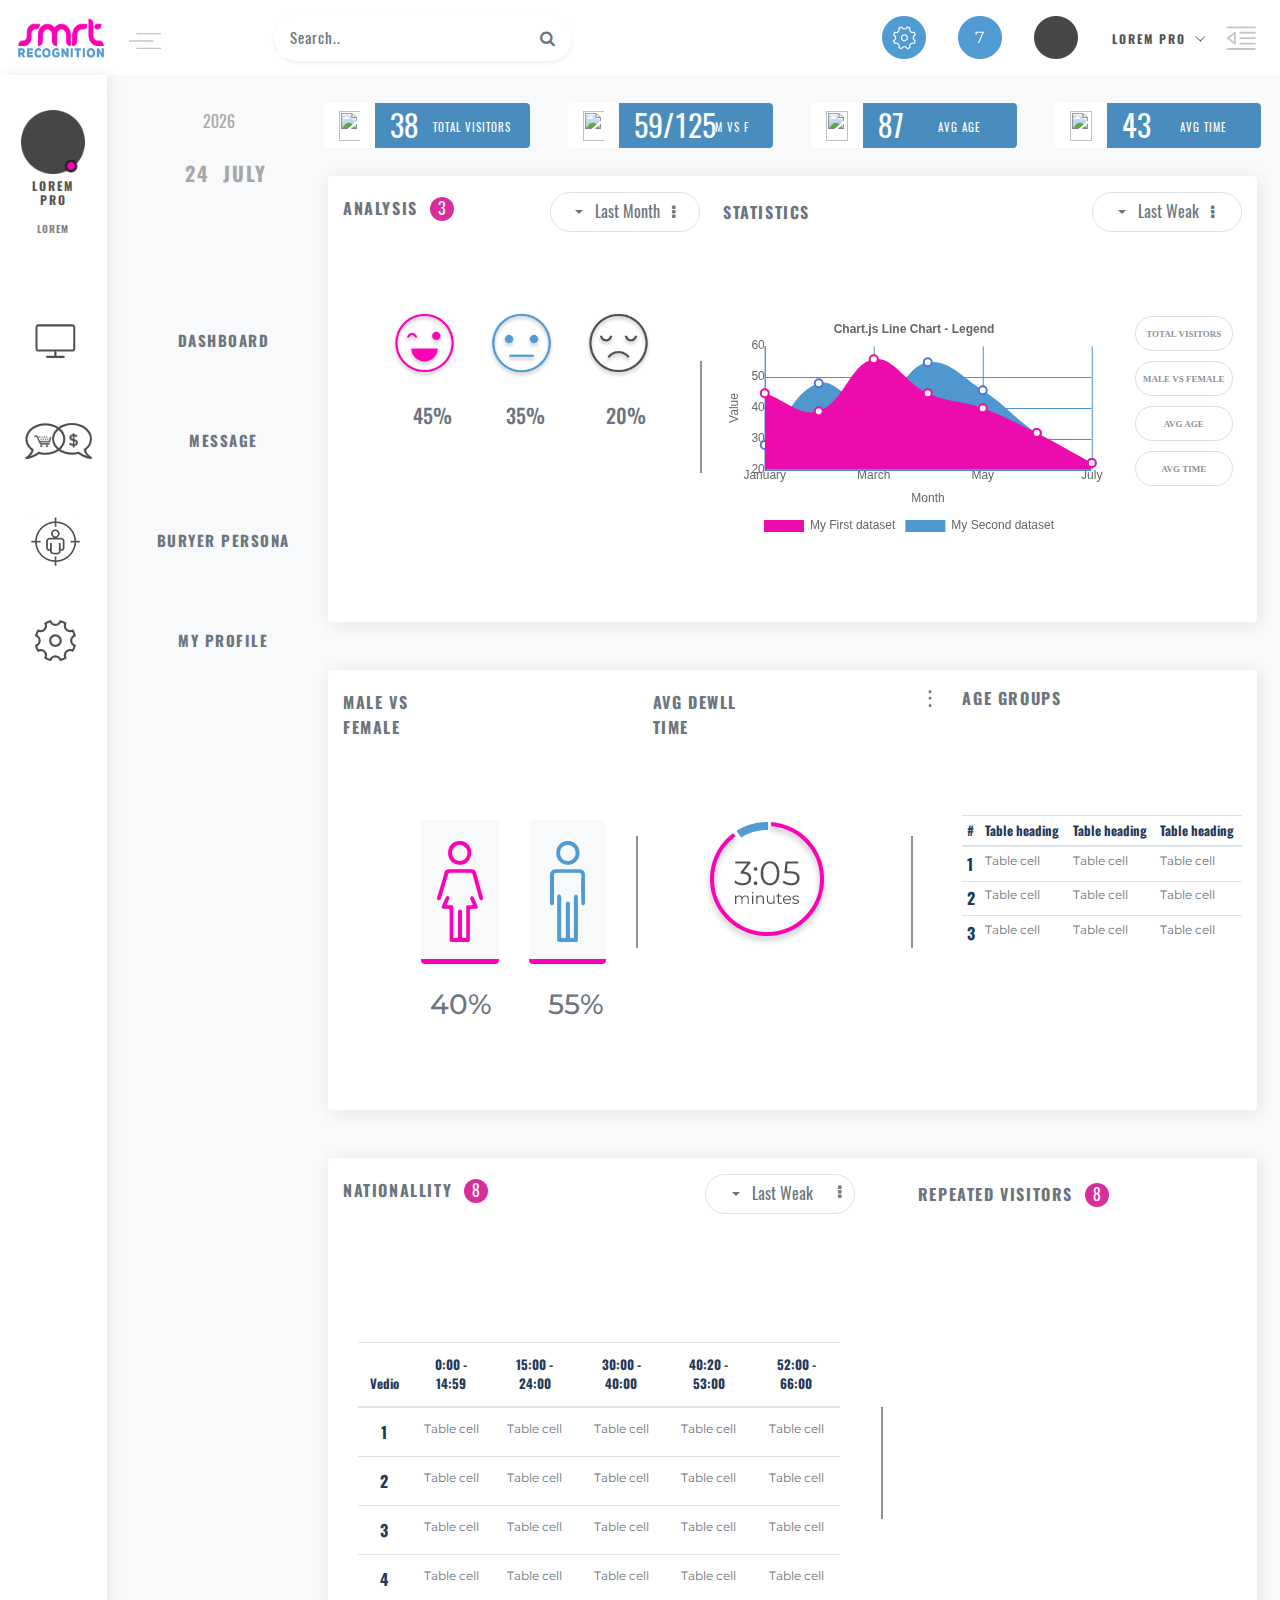
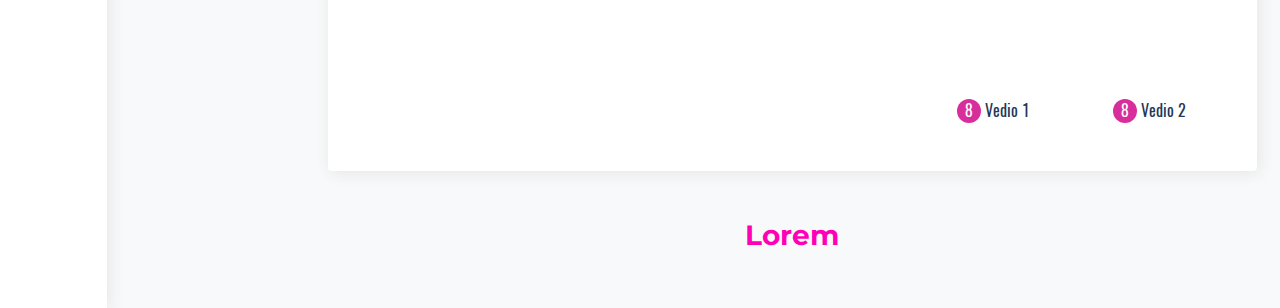
==== commit 936b2b74: "Done all Dynamic work ..working in responsiveness" ====
--- a/index.html
+++ b/index.html
@@ -4,6 +4,8 @@
 <head>
     <meta charset="UTF-8">
     <meta name="viewport" content="width=device-width, initial-scale=1.0">
+    <link rel="stylesheet" href="https://cdnjs.cloudflare.com/ajax/libs/font-awesome/4.7.0/css/font-awesome.min.css">
+
     <link href="https://fonts.googleapis.com/css2?family=Oswald&display=swap" rel="stylesheet">
     <link href="https://fonts.googleapis.com/css2?family=Montserrat&display=swap" rel="stylesheet">
     <link rel="stylesheet" href="./assets/css/bootstrap.css">
@@ -20,28 +22,36 @@
     <div class="container-fluid">
         <div class="row box-shadow-class">
             <nav class="col-lg-12 col-md-12 navbar navbar-expand-lg">
-                <a href="#" class="navbar-brand">
+                <a href="#" class="navbar-brand" id="all-vertical-bar">
                     <img class="brand-img" src="./assets/Images/Logo (1).png" alt="">
                 </a>
 
                 <div class="js-icon nav-fill">
                     <button id="sidebarCollapse" type="button" class="btn d-md-block d-sm-none d-none">
                         <img class="icon-small" src="./assets/Images/Left - Menu.png" alt="">
+                   
                     </button>
                 </div>
                 <div class="search-bar">
-                    <form class="form-inline  my-2 my-lg-0 ">
-                        <input class="search-bar-width form-control rounded-pill mr-sm-2 d-inline-block" type="search"
-                            placeholder="Search..." aria-label="Search">
-                        <div>
-                            <img class="search-img" src="./assets/Images/Search Icon.png" alt="">
+                    <form id="search-form" class="form-inline " role="form" method="post"
+                        action="//www.google.com/search" target="_blank">
+                        <div class="p-1  rounded rounded-pill shadow-sm">
+                            <div class="input-group">
+                                <input type="search" placeholder="Search.." aria-describedby="button-addon1"
+                                    class="form-control text-secondary font-weight-lightF border-0 search-bar-width">
+                                <div class="input-group-append">
+                                    <button id="button-addon1" type="submit" class="btn btn-link text-primary"><i
+                                            class="fa fa-search text-secondary "></i>
+                                    </button>
+                                </div>
+                            </div>
                         </div>
                     </form>
                 </div>
                 <button class="navbar-toggler" type="button" data-toggle="collapse" data-target="#nav1"
-                aria-controls="navbarSupportedContent" aria-expanded="false" aria-label="Toggle navigation">
-                <span class="navbar-toggler-icon"> <img src="./assets/Images/Right - Menu.png" alt=""></span>
-            </button>
+                    aria-controls="navbarSupportedContent" aria-expanded="false" aria-label="Toggle navigation">
+                    <span class="navbar-toggler-icon"> <img src="./assets/Images/Right - Menu.png" alt=""></span>
+                </button>
                 <div class="collapse navbar-collapse" id="nav1">
 
                     <ul class="navbar-nav ml-auto nav-fill">
@@ -53,7 +63,7 @@
                         <li class="nav-item icon px-2">
                             <a class="nav-link" href="#">
                                 <img src="./assets/Images/Notification.png" alt="">
-
+                         
                             </a>
                         </li>
                         <li class="nav-item px-2">
@@ -67,7 +77,7 @@
                                 <span class="font-weight"> Lorem pro</span> <img
                                     src="./assets/Images/Drop Down Arow.png" alt="">
                             </button>
-                            <div class="dropdown-menu" aria-labelledby="dropdownMenu1">
+                            <div class="dropdown-menu dropdown-all" aria-labelledby="dropdownMenu1">
                                 <a class="dropdown-item" href="#!">Profile_1</a>
                                 <a class="dropdown-item" href="#!">Profile_2</a>
                             </div>
@@ -77,7 +87,7 @@
                         </li>
                     </ul>
                 </div>
-             
+
             </nav>
         </div>
     </div>
@@ -88,8 +98,8 @@
     <div class="container-fluid">
         <div class="row ">
             <!-- Fixed Nav -->
-
-            <div class="col-xl-1 col-lg-1 col-md-1 col-sm-2 box-shadow-class page-content text-center pg-responsive-1">
+            <div
+                class="col-lg-1 col-md-2 col-sm-2 box-shadow-class page-content text-center pg-responsive-1 hide-vertical-bar">
                 <a href="#" class="a-main">
                     <img class="icon-medium" src="./assets/Images/Avater (2).png" alt="">
                 </a>
@@ -101,8 +111,8 @@
                 <div class=" space-medium"></div>
 
                 <div class="row width-350  nav-hover d-flex align-items-center mb-35 ">
-                    <div class="col-md-4">
-                        <a href="#" class=" img-hover text-decoration-none ">
+                    <div class="col-lg-4 col-md-12 nav-effect ver-nav-center">
+                        <a href="#" class="text-decoration-none ">
                             <img class=" img-fluid" src="./assets/Images/Monitor Icon.png" alt="">
                         </a>
                     </div>
@@ -116,8 +126,8 @@
                 </div>
 
                 <div class="row width-350  nav-hover  d-flex align-items-center  mb-35">
-                    <div class="col-md-4 pr-4">
-                        <a href="#" class="img-hover text-decoration-none">
+                    <div class="col-lg-4 col-md-12 pr-4 nav-effect ver-nav-center">
+                        <a href="#" class="text-decoration-none">
                             <img class="icon-image" src="./assets/Images/Message Icon.png" alt="">
                             <img class="icon-image" src="./assets/Images/Message Icon copy.png" alt="">
                             <img id="inner-image-icon" src="./assets/Images/Layer 1346.png" alt="">
@@ -133,7 +143,7 @@
                 </div>
 
                 <div class="row width-350  nav-hover  d-flex align-items-center  mb-35">
-                    <div class="col-md-4">
+                    <div class="col-lg-4 col-md-12 nav-effect ver-nav-center">
                         <a href="#" class="text-decoration-none">
                             <img class=" img-fluid" src="./assets/Images/Layer 1344.png" alt="">
                         </a>
@@ -146,7 +156,7 @@
                 </div>
 
                 <div class="row width-350  nav-hover  d-flex align-items-center  mb-35">
-                    <div class="col-md-4">
+                    <div class="col-lg-4 col-md-12 nav-effect ver-nav-center">
                         <a href="#" class=" text-decoration-none">
                             <img class="img-fluid" src="./assets/Images/Settings Icon (2).png" alt="">
                         </a>
@@ -160,7 +170,8 @@
                 </div>
 
             </div>
-            <div class="xl-d-block d-none col-lg-2 col-md-2 col-sm-2 p-0 bg-light add-display-none  pg-responsive-2">
+            <!-- Js nav -->
+            <div class="col-lg-2 col-md-2 col-sm-2 p-0 bg-light add-display-none  pg-responsive-2 ">
                 <!-- Vertical navbar Hidden-->
                 <div class="row">
                     <div class="col-md-12 m-auto ">
@@ -182,15 +193,17 @@
                     </div>
                 </div>
             </div>
-            <div class="col-xl-11 col-lg-11 col-md-11 col-sm-8 bg-light wdth-adjust pl-0 pg-responsive-3" id="content">
+            <!-- Main showcase -->
+            <div class="col-lg-9 col-md-8 col-sm-11 bg-light wdth-adjust pl-0 pg-responsive-3" id="content">
 
                 <!-- Row 1 -->
 
-                <div class="row my-4 ml-2">
-                    <div class="col-md-3 col-sm-6  d-inline-block ">
-                        <div class="row bg-white h-100 rounded-left w-100" id="y">
+                <div class="row my-4">
+                    <div class="col-lg-3 col-md-6 col-sm-12 col-12 my-sm-1 my-md-1">
+                        <div class="row bg-white rounded-left mx-1" id="y">
                             <div class="col-md-3 col-sm-3  m-auto">
-                                <img class=" img-fluid" src="./assets/Images/Layer 1351.png" alt="">
+                                <img class=" img-fluid mx-auto d-block icon-nav-medium"
+                                    src="./assets/Images/Layer 1351.png" alt="">
                             </div>
                             <div class="col-md-9 col-sm-9 bg-color-col1 rounded-right">
                                 <div class="row h-100 text-center">
@@ -205,29 +218,32 @@
                             </div>
                         </div>
                     </div>
-                    <div class="col-md-3 col-sm-6 d-inline-block ">
-                        <div class="row bg-white h-100 rounded-left w-100 mx-0" id="y">
+                    <div class="col-lg-3 col-md-6 col-sm-12 col-12 my-sm-1 my-md-1">
+                        <div class="row bg-white rounded-left mx-1" id="y">
                             <div class="ml-3 col-md-3 col-sm-3 m-auto ">
-                                <img class=" img-fluid" src="./assets/Images/Group 12.png" alt="">
+                                <img class=" img-fluid mx-auto d-block icon-nav-medium"
+                                    src="./assets/Images/Group 12.png" alt="">
                             </div>
                             <div class="col-md-9 col-sm-9 bg-color-col1 rounded-right">
                                 <div class="row h-100 text-center">
-                                    <div class="col-md-3 col-sm-4 my-auto p-0">
+                                    <div class="col-md-3 col-sm-4 my-auto">
                                         <span class="text-white my-auto font-size-30  font-family-oswald">59/125</span>
                                     </div>
                                     <div class="col-md-9 col-sm-8 my-auto pl-5">
-                                        <p class="d-inline text-white font-var font-family-oswald letter-spae-1px">Male
-                                            Vs Fmale</p>
-                                    </div>
-                                </div>
-                            </div>
-                        </div>
-                    </div>
-                    <div class="col-md-3 col-sm-6 d-inline-block  ">
-                        <div class="row bg-white h-100 w-100 rounded-left mx-0" id="y">
+                                        <p
+                                            class="add-txt d-inline text-white font-var font-family-oswald letter-spae-1px">
+                                            M
+                                            Vs F</p>
+                                    </div>
+                                </div>
+                            </div>
+                        </div>
+                    </div>
+                    <div class="col-lg-3 col-md-6 col-sm-6 col-sm-12 my-sm-1 my-md-1">
+                        <div class="row bg-white rounded-left mx-1" id="y">
                             <div class="col-md-3 col-sm-3 m-auto ">
-                                <img class=" img-fluid" src="./assets/Images/Finance_SME_Start_Up_Out_Line_53-512.png"
-                                    alt="">
+                                <img class=" img-fluid mx-auto d-block icon-nav-medium"
+                                    src="./assets/Images/Finance_SME_Start_Up_Out_Line_53-512.png" alt="">
                             </div>
                             <div class="col-md-9 col-sm-9 bg-color-col1 rounded-right">
                                 <div class="row h-100 text-center">
@@ -242,10 +258,11 @@
                             </div>
                         </div>
                     </div>
-                    <div class="col-md-3 col-sm-6 d-inline-block ">
-                        <div class="row bg-white h-100  w-100 rounded-left " id="y">
+                    <div class="col-lg-3 col-md-6 col-sm-6 col-sm-12 col-12 my-sm-1 my-md-1">
+                        <div class="row bg-white rounded-left mx-1" id="y">
                             <div class="col-md-3 col-sm-3 m-auto ">
-                                <img class=" img-fluid" src="./assets/Images/clock.png" alt="">
+                                <img class=" img-fluid mx-auto d-block icon-nav-medium" src="./assets/Images/clock.png"
+                                    alt="">
                             </div>
                             <div class="col-md-9 col-sm-9 bg-color-col1 rounded-right">
                                 <div class="row h-100 text-center">
@@ -266,9 +283,9 @@
                 <!-- Row 2 -->
 
                 <div class="row mx-2 bg-white box-shadow-class rounded">
-                    <div class="col-md-5 ">
+                    <div class="col-lg-5 col-md-12 col-sm-12 ">
                         <div class="row  mt-3">
-                            <div class="col-md-6">
+                            <div class="col-lg-6 col-md-6 col-sm-6">
                                 <div class="row">
                                     <div class="col-md-12 mt-1">
                                         <span
@@ -278,18 +295,284 @@
                                     </div>
                                 </div>
                             </div>
-                            <div class="col-md-6">
-                                <div class="row">
-                                    <div class="col-md-12 text-center">
-                                        <div class="dropdown rounded-pill table-bordered ml-auto width-150">
-
-                                            <a class="btn text-secondary " href="#" id="dropdownMenuLink"
+                            <div class="col-lg-6 col-md-6 col-sm-6">
+                                <div class="row">
+                                    <div class="col-lg-12 col-md-12 col-sm-12 text-center">
+                                        <div
+                                            class="dropdown rounded-pill  table-bordered ml-auto width-150 drp-dwn-hover">
+
+                                            <a class="btn text-secondary hov box-shadow-none" href="#" id="dropdownMenuLink"
                                                 data-toggle="dropdown">
                                                 <span class="dropdown-toggle text-secondary pr-2"></span>
                                                 Last Month
+                                                <i class="fa fa-ellipsis-v text-secondary pl-2" aria-hidden="true"></i>
                                             </a>
-                                            <img class=" img-fluid d-inline-block"
-                                                src="./assets/Images/MENU copy (1).png" alt="">
+
+
+                                            <div class="dropdown-menu " aria-labelledby="dropdownMenuLink">
+                                                <a class="dropdown-item" href="#">Action</a>
+                                                <a class="dropdown-item" href="#">Another action</a>
+                                                <a class="dropdown-item" href="#">Something else here</a>
+                                            </div>
+                                        </div>
+
+                                    </div>
+
+                                </div>
+                            </div>
+
+                        </div>
+                        <div class="space-medium"></div>
+                        <div class="row justify-content-center">
+                            <div class="col-lg-3 col-md-3 col-sm-3">
+                                <div class="row ">
+                                    <div class="col-md-12 text-center">
+                                        <!-- <img class="img-fluid" src="./assets/Images/Ellipse 1083 copie 2.png" alt=""> -->
+                                        <img class="img-fluid d-block" src="./assets/Images/POS..png" alt="PosImg">
+                                        <h5 class="ml-3 mt-4 text-truncate text-secondary">45%</h5>
+                                    </div>
+                                </div>
+
+                            </div>
+                            <div class="col-lg-3 col-md-3 col-sm-3 ">
+                                <div class="row">
+
+                                    <div class="col-md-12 text-center">
+                                        <!-- <img  src="./assets/Images/Ellipse 1083 copie.png" alt="/Ellipse 1083 copie.png"> -->
+                                        <img class="img-fluid d-block" src="./assets/Images/NEUTRAL.png" alt="PosImg">
+                                        <h5 class="ml-2 mt-4 text-truncate text-secondary">35%</h5>
+                                    </div>
+                                </div>
+
+
+                            </div>
+                            <div class="col-lg-3 col-md-3 col-sm-3 ">
+                                <div class="row">
+                                    <div class="col-md-12 text-center">
+                                        <!-- <img  src="./assets/Images/Ellipse 1083.png" alt="/Ellipse 1083 copie.png"> -->
+                                        <img class="img-fluid d-block" src="./assets/Images/NEG..png" alt="PosImg">
+                                        <h5 class="ml-3 mt-4 text-truncate text-secondary">20%</h5>
+                                    </div>
+                                </div>
+
+                            </div>
+                            <hr class="d-lg-block d-none vertical-hr p-hr">
+                        </div>
+
+                    </div>
+
+
+                    <div class="pl-2 col-lg-7 col-md-12 col-sm-12 col-12">
+                        <div class="row mt-3">
+                            <div class="col-lg-6 col-md-6 col-sm-6 col-12 mt-2">
+                                <span class="text-uppercase font-weight-bolder text-secondary">Statistics</span>
+                            </div>
+                            <div class="col-lg-6 col-md-6 col-sm-6 col-12">
+                                <div class="dropdown rounded-pill table-bordered ml-auto width-150 drp-dwn-hover">
+
+                                    <a class="btn text-secondary hov box-shadow-none pl-4 align-items-center" href="#"
+                                        id="dropdownMenuLink" data-toggle="dropdown">
+                                        <span class="dropdown-toggle text-secondary pr-2"></span>
+                                        Last Weak
+                                        <i class="fa fa-ellipsis-v text-secondary pl-2" aria-hidden="true"></i>
+                                    </a>
+
+
+                                    <div class="dropdown-menu" aria-labelledby="dropdownMenuLink">
+                                        <a class="dropdown-item" href="#">Action</a>
+                                        <a class="dropdown-item" href="#">Another action</a>
+                                        <a class="dropdown-item" href="#">Something else here</a>
+                                    </div>
+                                </div>
+                            </div>
+                        </div>
+
+                        <div class="space-medium "></div>
+                        <div class="row flex-column-reverse flex-sm-row">
+                            <div class="col-10 col-sm-10 col-md-10 col-lg-9">
+                                <canvas id="line-stacked-area"></canvas>
+                            </div>
+                            <div class="col-2 col-sm-2 col-md-2 col-lg-3 mob1">
+                                <div class="row mob2">
+                                    <div class="col-sm-2"></div>
+                                    <div class="col-6 col-sm-4 col-md-12">
+                                        <div class="s1" id="0">TOTAL VISITORS</div>
+                                        <div class="s2" id="1">MALE VS FEMALE</div>
+                                    </div>
+                                    <div class="col-6 col-sm-6 col-md-12 move">
+                                        <div class="s3" id="2">AVG AGE</div>
+                                        <div class="s4" id="3">AVG TIME</div>
+                                    </div>
+                                </div>
+                            </div>
+                        </div>
+                        <div class="space-medium"></div>
+
+                    </div>
+
+
+                </div>
+
+
+                <!-- Row 3 -->
+
+
+                <div class="row mt-5 mx-2 bg-white box-shadow-class rounded">
+                    <div class="col-lg-8 col-md-12 col-sm-12 col-12">
+                        <div class="row  mt-3">
+                            <div class="col-lg-6 col-md-6 col-sm-6 col-6">
+                                <div class="row">
+                                    <div class="col-lg-6 col-md-6 col-sm-6 col-4 mt-1">
+                                        <span class=" text-center text-uppercase font-weight-bolder text-secondary">Male
+                                            Vs Female</span>
+                                    </div>
+                                    <div class="col-lg-6 col-md-6 col-sm-6 col-4 text-right">
+                                        <img class=" ml-auto" src="./assets/Images/menu .png" alt="">
+                                    </div>
+                                </div>
+                            </div>
+                            <div class="col-lg-6 col-md-6 col-sm-6 col-6">
+                                <div class="row">
+                                    <div class="col-lg-6 col-md-6 col-sm-6 col-4  mt-1 " id="y">
+                                        <span class=" text-center text-uppercase font-weight-bolder text-secondary">Avg
+                                            Dewll Time</span>
+                                    </div>
+                                    <div class="col-lg-6 col-md-6 col-sm-6 col-4  text-right ">
+                                        <img class=" ml-auto" src="./assets/Images/MENU copy (1).png" alt="">
+                                    </div>
+                                </div>
+                            </div>
+                        </div>
+
+                        <div class="space-medium"></div>
+                        <div class="row justify-content-center ">
+                            <div class="col-lg-6 col-md-6 col-sm-6 col-6">
+                                <div class="row">
+                                    <div class="col-lg-3 col-md-1"></div>
+                                    <div id="y"
+                                        class="col-lg-3 col-md-4 col-sm-4 ml-sm-3 bbc-women rounded-top border-width-5 rounded-bottom border border-light bg-light">
+                                        <img class="mx-auto mt-3 img-fluid d-block mb-3" src="./assets/Images/woman.png"
+                                            alt="PosImg">
+                                    </div>
+                                    <div id="y"
+                                        class="col-lg-3 col-md-4 col-sm-4 bbc-women rounded-top mx-auto border-width-5 rounded-bottom border border-light bg-light">
+                                        <img class="mx-auto  mt-3 img-fluid d-block mb-3" src="./assets/Images/man.png"
+                                            alt="PosImg">
+
+                                    </div>
+                                    <hr class="vertical-hr p-adjust">
+                                </div>
+
+                                <div class="row">
+                                    <div class="col-lg-3 col-md-1"></div>
+                                    <div class="col-lg-4 col-md-5 col-sm-5 text-center">
+                                        <h3 class="mt-4 pl-1 pl-sm-2">40%</h3>
+                                    </div>
+                                    <div class="col-lg-4 col-md-5 col-sm-6 text-center">
+                                        <h3 class="mt-4 pl-3 pl-sm-4">55%</h3>
+                                    </div>
+                                </div>
+
+                            </div>
+
+                            <div class="col-lg-6 col-md-6 col-sm-6 col-6">
+                                <div class="row">
+                                    <div class="col-md-10 text-center justify-content-center ">
+                                        <img src="./assets/Images/DWELL T..png" alt="">
+                                    </div>
+                                    <div class="col-md-1">
+                                        <hr class="d-lg-block d-none vertical-hr ">
+                                    </div>
+                                </div>
+                            </div>
+                        </div>
+
+                        <div class="space-medium"></div>
+                    </div>
+
+
+                    <div class="col-lg-4 col-md-12 col-sm-12 col-12">
+                        <div class="row mb-md-4 mb-sm-4">
+                            <div class="col-lg-12 col-md-12 col-sm-12  col-12">
+                                <div class="row mt-3">
+                                    <div class="col-lg-6 col-md-6 col-sm-6 col-4 ">
+                                        <span class=" text-center text-uppercase font-weight-bolder text-secondary">
+                                            Age Groups
+                                        </span>
+                                    </div>
+                                    <div class="col-lg-6 col-md-6 col-sm-6 col-4 text-right">
+                                        <img class=" ml-auto" src="./assets/Images/menu .png" alt="">
+                                    </div>
+                                </div>
+                            </div>
+                        </div>
+
+                        <div class="d-lg-block d-none space-medium"></div>
+                        <div class="row">
+                            <div class="col-md-12">
+                                <table class="table table-reflow table-sm table-hover">
+                                    <thead>
+                                        <tr>
+                                            <th>#</th>
+                                            <th>Table heading</th>
+                                            <th>Table heading</th>
+                                            <th>Table heading</th>
+                                        </tr>
+                                    </thead>
+                                    <tbody>
+                                        <tr>
+                                            <th scope="row">1</th>
+                                            <td>Table cell</td>
+                                            <td>Table cell</td>
+                                            <td>Table cell</td>
+                                        </tr>
+                                        <tr>
+                                            <th scope="row">2</th>
+                                            <td>Table cell</td>
+                                            <td>Table cell</td>
+                                            <td>Table cell</td>
+                                        </tr>
+                                        <tr>
+                                            <th scope="row">3</th>
+                                            <td>Table cell</td>
+                                            <td>Table cell</td>
+                                            <td>Table cell</td>
+                                        </tr>
+                                    </tbody>
+                                </table>
+                            </div>
+
+                        </div>
+                    </div>
+
+                </div>
+
+                <!-- Row 4 -->
+
+                <div class="row my-5 mx-2 bg-white box-shadow-class rounded">
+                    <div class="col-lg-7 col-md-12 col-sm-12 col-12 ">
+                        <div class="row  mb-md-5 mb-sm-5  mt-3">
+                            <div class="col-lg-6 col-md-6 col-sm-6 col-6">
+                                <div class="row">
+                                    <div class="col-md-12 mt-1">
+                                        <span
+                                            class=" text-center text-uppercase font-weight-bolder text-secondary">Nationallity</span>
+                                        <span
+                                            class="text-white ml-2 wdth-24 pl-2 rounded-circle bg-pink d-inline-block">8</span>
+                                    </div>
+                                </div>
+                            </div>
+                            <div class="col-lg-6 col-md-6 col-sm-6 col-6">
+                                <div class="row">
+                                    <div class="col-md-12 text-center">
+                                        <div class="dropdown rounded-pill  box-shadow-none table-bordered ml-auto width-150 drp-dwn-hover">
+
+                                            <a class="btn text-secondary hov" href="#" id="dropdownMenuLink"
+                                                data-toggle="dropdown">
+                                                <span class="dropdown-toggle text-secondary pr-2"></span>
+                                                Last Weak
+                                            </a>
+                                            <i class="fa fa-ellipsis-v text-secondary pl-2" aria-hidden="true"></i>
 
                                             <div class="dropdown-menu" aria-labelledby="dropdownMenuLink">
                                                 <a class="dropdown-item" href="#">Action</a>
@@ -304,277 +587,8 @@
                             </div>
 
                         </div>
-                        <div class="space-medium"></div>
-                        <div class="row justify-content-center">
-                            <div class="col-md-3 ">
-                                <div class="row ">
-                                    <div class="col-md-12 text-center">
-                                        <!-- <img class="img-fluid" src="./assets/Images/Ellipse 1083 copie 2.png" alt=""> -->
-                                        <img class="img-fluid d-block" src="./assets/Images/POS..png" alt="PosImg">
-                                        <h5 class="ml-3 mt-4 text-truncate text-secondary">45%</h5>
-                                    </div>
-                                </div>
-
-                            </div>
-                            <div class="col-md-3">
-                                <div class="row">
-
-                                    <div class="col-md-12 text-center">
-                                        <!-- <img  src="./assets/Images/Ellipse 1083 copie.png" alt="/Ellipse 1083 copie.png"> -->
-                                        <img class="img-fluid d-block" src="./assets/Images/NEUTRAL.png" alt="PosImg">
-                                        <h5 class="ml-2 mt-4 text-truncate text-secondary">35%</h5>
-                                    </div>
-                                </div>
-
-
-                            </div>
-                            <div class="col-md-3">
-                                <div class="row">
-
-                                    <div class="col-md-12 text-center">
-                                        <!-- <img  src="./assets/Images/Ellipse 1083.png" alt="/Ellipse 1083 copie.png"> -->
-                                        <img class="img-fluid d-block" src="./assets/Images/NEG..png" alt="PosImg">
-                                        <h5 class="ml-3 mt-4 text-truncate text-secondary">20%</h5>
-                                    </div>
-                                </div>
-
-                            </div>
-                            <hr class="vertical-hr p-hr">
-                        </div>
-                        
-                    </div>
-
-
-                    <div class="pl-2 col-md-7">
-                        <div class="row mt-3">
-                            <div class="col-md-6 mt-2">
-                                <span class="text-uppercase font-weight-bolder text-secondary">Statistics</span>
-                            </div>
-                            <div class="col-md-6">
-                                <div class="dropdown rounded-pill table-bordered ml-auto width-150">
-
-                                    <a class="btn text-secondary " href="#" id="dropdownMenuLink"
-                                        data-toggle="dropdown">
-                                        <span class="dropdown-toggle text-secondary pr-2"></span>
-                                        Last Weak
-                                    </a>
-                                    <img class=" img-fluid d-inline-block" src="./assets/Images/MENU copy (1).png"
-                                        alt="">
-
-                                    <div class="dropdown-menu" aria-labelledby="dropdownMenuLink">
-                                        <a class="dropdown-item" href="#">Action</a>
-                                        <a class="dropdown-item" href="#">Another action</a>
-                                        <a class="dropdown-item" href="#">Something else here</a>
-                                    </div>
-                                </div>
-                            </div>
-                        </div>
-
-                        <div class="space-medium "></div>
-                        <div class="row flex-column-reverse flex-sm-row">
-                            <div class="col-12 col-sm-12 col-md-8 col-lg-9">
-                                <canvas id="line-stacked-area"></canvas>
-                            </div>
-                            <div class="col-12 col-sm-12 col-md-4 col-lg-3 mob1">
-                                <div class="row mob2">
-                                    <div class="col-sm-2"></div>
-                                    <div class="col-6 col-sm-4 col-md-12">
-                                        <div class="s1" id="0">TOTAL VISITORS</div>
-                                        <div class="s2" id="1">MALE VS FEMALE</div>
-                                    </div>
-                                    <div class="col-6 col-sm-6 col-md-12 move">
-                                        <div class="s3" id="2">AVG AGE</div>
-                                        <div class="s4" id="3">AVG TIME</div>
-                                    </div>
-                                </div>
-                            </div>
-                        </div>
-                <div class="space-medium"></div>
-
-                    </div>
-
-                 
-                </div>
-
-
-                <!-- Row 3 -->
-
-
-                <div class="row mt-5 mx-2 bg-white box-shadow-class rounded">
-                    <div class="col-md-8 ">
-                        <div class="row  mt-3">
-                            <div class="col-md-6">
-                                <div class="row">
-                                    <div class="col-md-6 mt-1">
-                                        <span class=" text-center text-uppercase font-weight-bolder text-secondary">Male
-                                            Vs Female</span>
-                                    </div>
-                                    <div class="col-md-6 text-right">
-                                        <img class=" ml-auto" src="./assets/Images/MENU copy (1).png" alt="">
-                                    </div>
-                                </div>
-                            </div>
-                            <div class="col-md-6">
-                                <div class="row">
-                                    <div class="col-md-6 mt-1 " id="y">
-                                        <span class=" text-center text-uppercase font-weight-bolder text-secondary">Avg
-                                            Dewll Time</span>
-                                    </div>
-                                    <div class="col-md-6 text-right ">
-                                        <img class=" ml-auto" src="./assets/Images/MENU copy (1).png" alt="">
-                                    </div>
-                                </div>
-                            </div>
-                        </div>
-
-                        <div class="space-medium"></div>
-                        <div class="row justify-content-center ">
-                            <div class="col-md-6">
-                                <div class="row">
-                                    <div class="col-md-2"></div>
-                                    <div id="y"
-                                        class="col-md-3 bbc-women rounded-top border-width-5 rounded-bottom border border-light bg-light">
-                                        <img class="mx-auto mt-3 img-fluid d-block mb-3" src="./assets/Images/woman.png"
-                                            alt="PosImg">
-                                    </div>
-                                    <div id="y"
-                                        class=" col-md-3 bbc-women rounded-top mx-auto border-width-5 rounded-bottom border border-light bg-light">
-                                        <img class="mx-auto  mt-3 img-fluid d-block mb-3" src="./assets/Images/man.png"
-                                            alt="PosImg">
-
-                                    </div>
-                                    <hr class="vertical-hr p-adjust">
-                                </div>
-
-                                <div class="row">
-                                    <div class="col-md-1"></div>
-                                    <div class="col-md-5">
-                                        <h3 class="mt-4  pl-4">40%</h3>
-                                    </div>
-                                    <div class="col-md-5">
-                                        <h3 class="mt-4 pl-4">55%</h3>
-                                    </div>
-                                </div>
-
-
-
-                            </div>
-
-                            <div class="col-md-6">
-                                <div class="row">
-                                    <div class="col-md-10 text-center justify-content-center ">
-                                        <img src="./assets/Images/DWELL T..png" alt="">
-                                    </div>
-                                    <div class="col-md-1">
-                                        <hr class=" vertical-hr ">
-                                    </div>
-                                </div>
-                            </div>
-                        </div>
-
-                        <div class="space-medium"></div>
-                    </div>
-
-
-                    <div class="col-md-4">
-                        <div class="row">
-                            <div class="col-md-12">
-                                <div class="row mt-3">
-                                    <div class="col-md-6 ">
-                                        <span class=" text-center text-uppercase font-weight-bolder text-secondary">
-                                            Age Groups
-                                        </span>
-                                    </div>
-                                    <div class="col-md-6 text-right">
-                                        <img class=" ml-auto" src="./assets/Images/MENU copy (1).png" alt="">
-                                    </div>
-                                </div>
-                            </div>
-                        </div>
-
-                        <div class="space-medium"></div>
-                        <div class="row">
-                            <div class="col-md-12">
-                                <table class="table table-reflow table-sm table-hover">
-                                    <thead>
-                                        <tr>
-                                            <th>#</th>
-                                            <th>Table heading</th>
-                                            <th>Table heading</th>
-                                            <th>Table heading</th>
-                                        </tr>
-                                    </thead>
-                                    <tbody>
-                                        <tr>
-                                            <th scope="row">1</th>
-                                            <td>Table cell</td>
-                                            <td>Table cell</td>
-                                            <td>Table cell</td>
-                                        </tr>
-                                        <tr>
-                                            <th scope="row">2</th>
-                                            <td>Table cell</td>
-                                            <td>Table cell</td>
-                                            <td>Table cell</td>
-                                        </tr>
-                                        <tr>
-                                            <th scope="row">3</th>
-                                            <td>Table cell</td>
-                                            <td>Table cell</td>
-                                            <td>Table cell</td>
-                                        </tr>
-                                    </tbody>
-                                </table>
-                            </div>
-
-                        </div>
-                    </div>
-
-                </div>
-
-                <!-- Row 4 -->
-
-                <div class="row my-5 mx-2 bg-white box-shadow-class rounded">
-                    <div class="col-md-7 ">
-                        <div class="row  mt-3">
-                            <div class="col-md-6">
-                                <div class="row">
-                                    <div class="col-md-12 mt-1">
-                                        <span
-                                            class=" text-center text-uppercase font-weight-bolder text-secondary">Nationallity</span>
-                                        <span
-                                            class="text-white ml-2 wdth-24 pl-2 rounded-circle bg-pink d-inline-block">8</span>
-                                    </div>
-                                </div>
-                            </div>
-                            <div class="col-md-6">
-                                <div class="row">
-                                    <div class="col-md-12 text-center">
-                                        <div class="dropdown rounded-pill table-bordered ml-auto width-150">
-
-                                            <a class="btn text-secondary " href="#" id="dropdownMenuLink"
-                                                data-toggle="dropdown">
-                                                <span class="dropdown-toggle text-secondary pr-2"></span>
-                                                Last Weak
-                                            </a>
-                                            <img class=" img-fluid d-inline-block"
-                                                src="./assets/Images/MENU copy (1).png" alt="">
-
-                                            <div class="dropdown-menu" aria-labelledby="dropdownMenuLink">
-                                                <a class="dropdown-item" href="#">Action</a>
-                                                <a class="dropdown-item" href="#">Another action</a>
-                                                <a class="dropdown-item" href="#">Something else here</a>
-                                            </div>
-                                        </div>
-
-                                    </div>
-
-                                </div>
-                            </div>
-
-                        </div>
-
-                        <div class="space-medium "></div>
+
+                        <div class="d-lg-block d-none space-medium "></div>
 
 
 
@@ -636,16 +650,16 @@
                                 </table>
 
                             </div>
-                            <hr class="vertical-hr p-hr-2">
+                            <hr class="d-lg-block d-none vertical-hr p-hr-2">
                         </div>
 
                         <div class="space-medium "></div>
                     </div>
 
 
-                    <div class="pl-5 col-md-5">
-                        <div class="row mt-3">
-                            <div class="col-md-10 mt-2">
+                    <div class="pl-5 col-lg-5 col-md-12">
+                        <div class="row mt-3  mb-md-5 mb-sm-5">
+                            <div class="col-lg-10 col-md-10 col-sm-10 mt-2">
                                 <span class="text-uppercase font-weight-bolder text-secondary">Repeated
                                     Visitors</span>
                                 <span class="text-white ml-2 wdth-24 pl-2 rounded-circle bg-pink d-inline-block">
@@ -654,29 +668,30 @@
 
                             </div>
 
-                            <div class="col-md-2 text-right">
-                                <img class=" ml-auto" src="./assets/Images/MENU copy (1).png" alt="">
-                            </div>
-
-                        </div>
-
-                        <div class="space-medium "></div>
+                            <div class="col-lg-2 col-md-2 col-sm-2 text-right">
+                                <img class=" ml-auto" src="./assets/Images/menu .png" alt="">
+                            </div>
+
+                        </div>
+
+                        <div class="d-lg-block d-none space-medium "></div>
                         <div class="row my-3">
-                            <div class="col-md-12">
-                                <img class=" img-fluid" src="./assets/Images/SIDE VALUE.png" alt="">
-                            </div>
-                        </div>
-
-                        <div class="row mt-5">
+                            <div class="col-lg-12 col-md-12 col-sm-12 ">
+                                <div id="chartContainer" style="height: 300px; width: 100%;"></div>
+                                <!-- <img class=" img-fluid d-md-block mx-md-auto mx-sm-auto" src="./assets/Images/SIDE VALUE.png" alt=""> -->
+                            </div>
+                        </div>
+
+                        <div class="row mt-5 mb-md-5 mb-sm-5">
                             <div class="col-md-12 text-center">
                                 <div class=" d-inline-block mx-4">
-                                    <span class="text-white ml-2 wdth-24 pl-2 rounded-circle bg-pink d-inline-block">
+                                    <span class="text-white ml-2 wdth-24 rounded-circle bg-pink d-inline-block">
                                         8
                                     </span>
                                     Vedio 1
                                 </div>
                                 <div class=" d-inline-block  mx-5">
-                                    <span class="text-white ml-2 wdth-24 pl-2 rounded-circle bg-pink d-inline-block">
+                                    <span class="text-white ml-2 wdth-24 rounded-circle bg-pink d-inline-block">
                                         8
                                     </span>
                                     Vedio 2
@@ -688,7 +703,7 @@
 
                 </div>
 
-                <div class="row my-5">
+                <div class="row my-5 ">
                     <div class="col-md-12 text-center">
                         <h3 class="clr-pink font-weight-bold">Lorem</h3>
                     </div>
@@ -697,49 +712,27 @@
             </div>
         </div>
     </div>
- 
-  
-  
-  
-  
+
+
+
+
     <footer>
+
         <script src="https://cdnjs.cloudflare.com/ajax/libs/popper.js/1.12.9/umd/popper.min.js"
-        integrity="sha384-ApNbgh9B+Y1QKtv3Rn7W3mgPxhU9K/ScQsAP7hUibX39j7fakFPskvXusvfa0b4Q" crossorigin="anonymous">
-    </script>
-          
-          <script src="./assets/js/jquery.js"></script>
-          <script src="./assets/js/bootstrap.min.js"></script>
-          <script src="./assets/js/bootstrap.bundle.js"></script>
+            integrity="sha384-ApNbgh9B+Y1QKtv3Rn7W3mgPxhU9K/ScQsAP7hUibX39j7fakFPskvXusvfa0b4Q" crossorigin="anonymous">
+        </script>
+        
+        <script src="./assets/js/jquery.js"></script>
+        <script src="./assets/js/bootstrap.min.js"></script>
+        <script src="./assets/js/bootstrap.bundle.js"></script>
         <script src="app-assets/vendors/js/charts/chart.min.js"></script>
         <script src="app-assets/vendors/js/charts/echarts/echarts.js"></script>
-     
-
-    <script src="./assets/js/script.js"></script>
-
+        <script src="./assets/js/script.js"></script>
+        <script src="https://canvasjs.com/assets/script/jquery-1.11.1.min.js"></script>
+        <script src="https://canvasjs.com/assets/script/jquery.canvasjs.min.js"></script>
     </footer>
 
 
 </body>
 
-</html>
-
-
-<!-- <div class="col-md-8">
-                                <img class=" img-fluid"
-                                    src="./assets/Images/246-2463804_transparent-bar-graph-png-bar-graph-examples-for.png"
-                                    alt="">
-                            </div>
-                            <div class="col-md-4">
-                                <div class="w-75 mb-3 btn btn btn-outline-dark rounded-pill table-bordered text-center">
-                                    Lorem
-                                </div>
-                                <div class="w-75 mb-3 btn btn btn-outline-dark rounded-pill table-bordered text-center">
-                                    Lorem
-                                </div>
-                                <div class="w-75 mb-3 btn btn btn-outline-dark rounded-pill table-bordered text-center">
-                                    Lorem
-                                </div>
-                                <div class="w-75 mb-3 btn btn btn-outline-dark rounded-pill table-bordered text-center">
-                                    Lorem
-                                </div>
-                            </div> -->+</html>--- a/assets/css/style.css
+++ b/assets/css/style.css
@@ -43,6 +43,36 @@
 
 /* Genric Css */
 
+::placeholder {
+
+  font-size: 15px;
+  letter-spacing: 1px;
+}
+
+.box-shadow-none {
+  box-shadow: none !important;
+}
+
+.drp-dwn-hover {
+  transition: .6s;
+
+}
+
+.drp-dwn-hover:hover {
+  background-color: #4D92C8;
+
+
+}
+
+
+.drp-dwn-hover:hover span,
+.drp-dwn-hover:hover .hov,
+.drp-dwn-hover:hover i::before {
+  color: #fffcfc !important;
+
+}
+
+
 .wdth-24 {
   width: 24px;
 }
@@ -144,6 +174,11 @@
   height: 1em;
 }
 
+.icon-nav-medium {
+  width: 22px;
+  height: 30px;
+}
+
 .icon-medium {
   width: 4em;
   height: 4em;
@@ -207,6 +242,12 @@
 
 .min-width-72 {
   min-width: 72%;
+}
+
+.ver-nav-center {
+  display: flex;
+  align-items: center;
+  justify-content: center;
 }
 
 
@@ -239,8 +280,29 @@
   border-bottom-right-radius: 5%;
   border-top-right-radius: 5%;
   transition-duration: .3s;
-
-}
+}
+
+.nav-hover-col {
+  height: 50px;
+  transition-duration: 1s;
+}
+
+.nav-hover-col:hover {
+  background-color: #fff;
+  box-shadow: 2px 2px 15px 0 #e5e5e5;
+  height: 50px;
+  border-style: solid;
+  border-width: 0px 8px;
+  border-bottom-left-radius: 5%;
+  border-bottom-right-radius: 12%;
+  border-color: rgb(255, 0, 183);
+  border-top-left-radius: 5%;
+  border-bottom-right-radius: 5%;
+  border-top-right-radius: 5%;
+  transition-duration: .3s;
+}
+
+
 
 .wdth-adjust {
   animation-direction: reverse;
@@ -280,7 +342,7 @@
 .text-adust {
   font-size: 10px !important;
   display: block;
- 
+
   font-weight: 700;
 }
 
@@ -311,9 +373,25 @@
   margin-top: 8px;
 }
 
+/*SEARCH FORM*/
+
+.search-form {
+  border-radius: 30px 0px 0px 30px;
+}
+
+.search-btn {
+  border-radius: 0px 30px 30px 0px;
+  cursor: pointer;
+}
+
 .search-bar-width {
   width: 250px !important;
 }
+
+.form-control:focus {
+  box-shadow: none;
+}
+
 
 .font-weight {
   color: #555353 !important;
@@ -342,7 +420,7 @@
 
 #year_name {
   padding-top: 11px;
-  padding-left: 49px;
+  padding-left: 54px;
 
 }
 
@@ -428,20 +506,21 @@
 
 
 @media (max-width: 768px) {
-  #sidebar {
-    margin-left: -17rem;
-  }
-
-  #sidebar.active {
+  .all-vertical-bar {
+    /* margin-left: -17rem; */
+    display: none;
+  }
+
+  .all-vertical-bar.active {
     margin-left: 0;
   }
 
-  #content {
+  #content-all {
     width: 100%;
     margin: 0;
   }
 
-  #content.active {
+  #content-all.active {
     margin-left: 17rem;
     width: calc(100% - 17rem);
   }
@@ -526,7 +605,6 @@
 .s4:hover {
   background-color: #4D92C8;
   cursor: pointer;
-
   color: white;
 }
 
@@ -537,6 +615,43 @@
   .js-icon {
     display: none;
   }
+
+  .dropdown-all {
+    width: 10pc;
+    text-align: center;
+    margin: auto;
+
+  }
+  .width-350{
+    width: auto;
+  }
+  .pg-responsive-3{
+    -ms-flex: 0 0 83.333333%;
+    flex: 0 0 83.333333% !important;
+    max-width: 83.333333% !important;
+  }
+   
+
+}
+
+@media (max-width :1200px) {
+  .pg-responsive-2 {
+    display: none !important;
+  }
+
+  .ds-text {
+    display: none !important;
+  }
+
+  .pg-responsive-3{
+    -ms-flex: 0 0 91.666667%;
+    flex: 0 0 91.666667%;
+    max-width: 91.666667%;
+  }
+   
+  
+
+ 
 }
 
 
